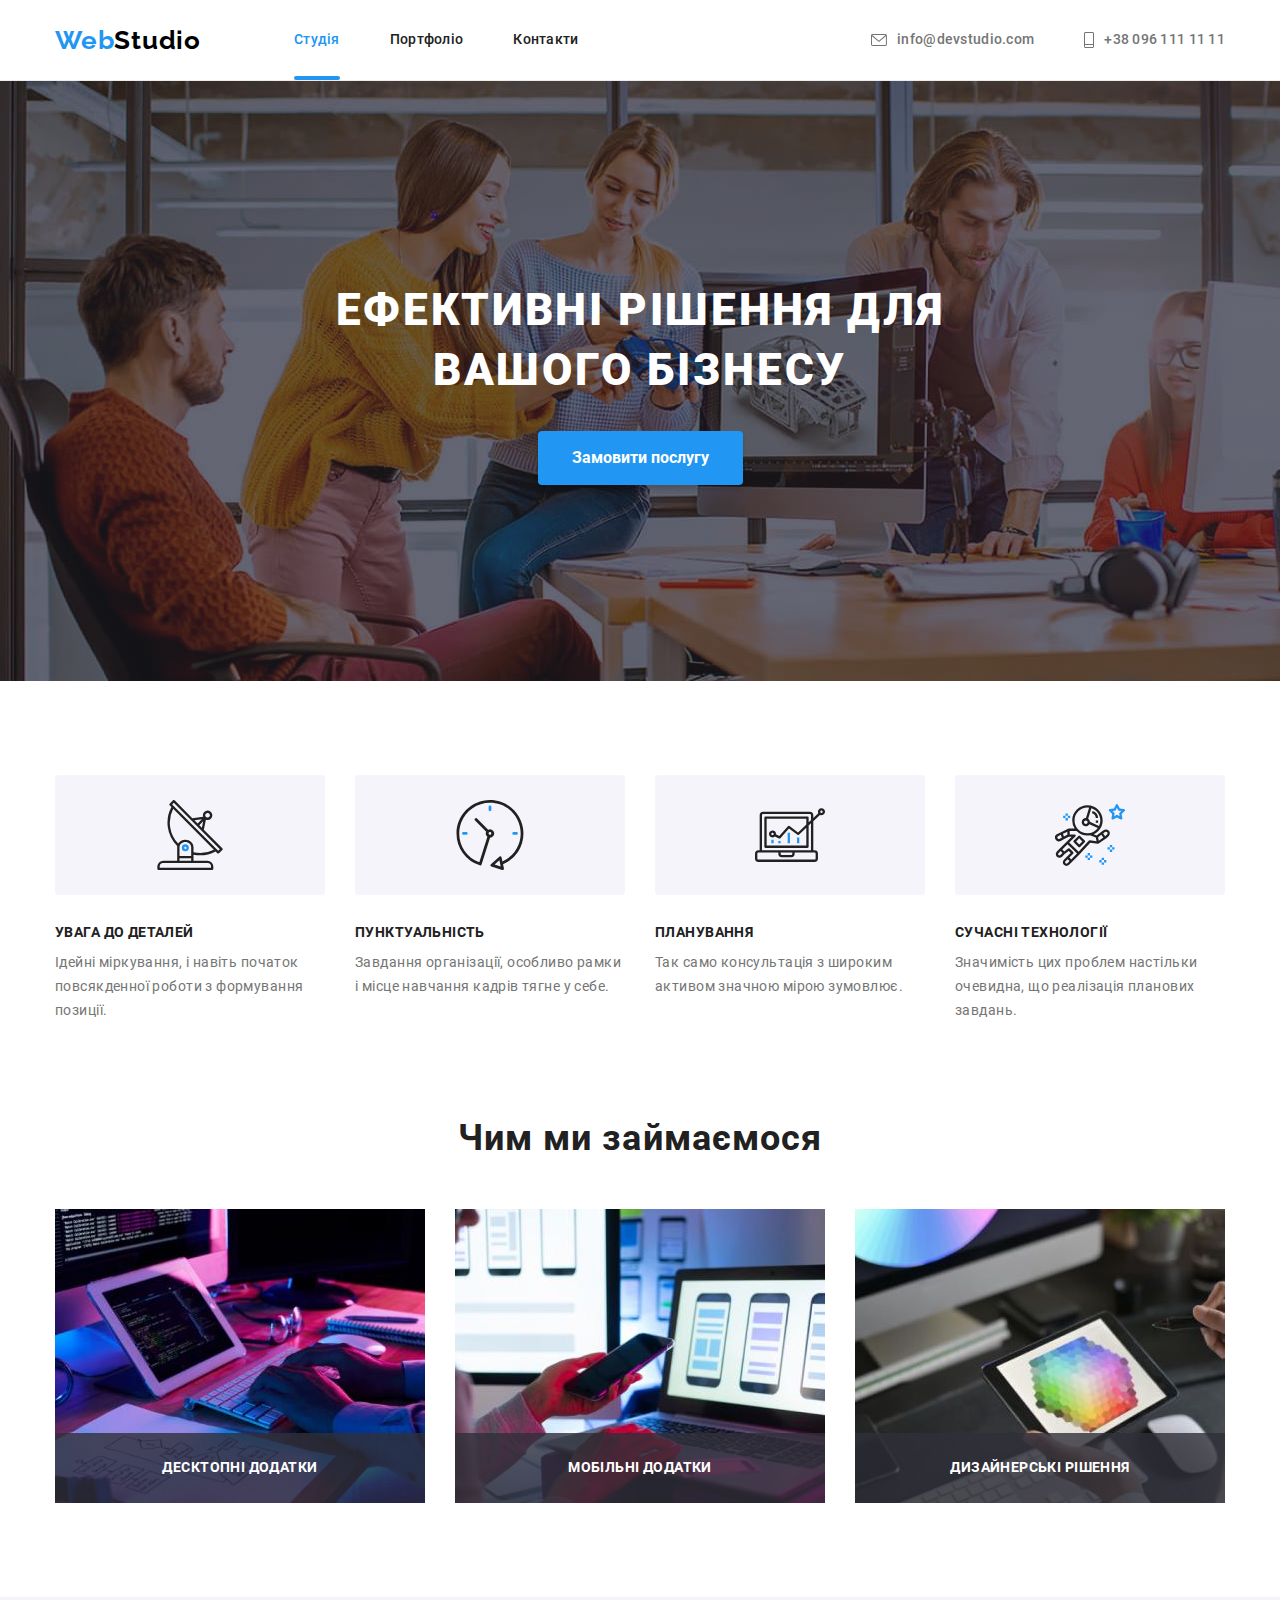
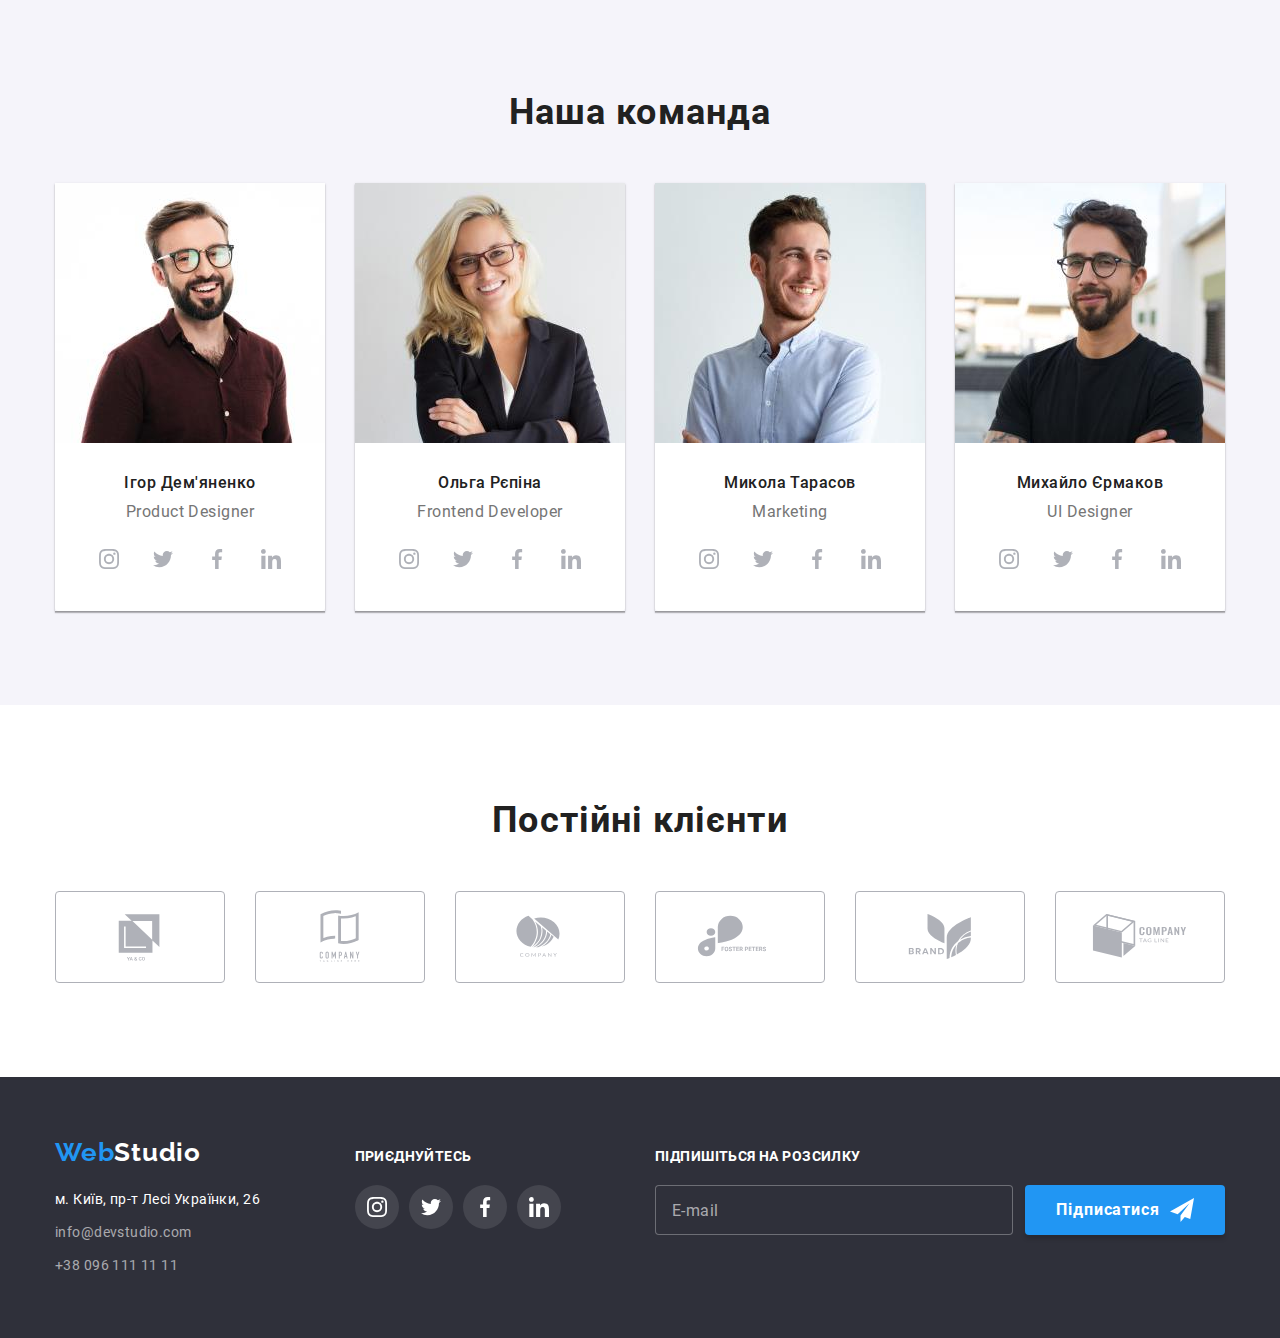
==== index.html @ 109c91e8 "Використовує адаптивну верстку" ====
<!DOCTYPE html>
<html lang="uk">
  <head>
    <meta charset="UTF-8" />
    <meta http-equiv="X-UA-Compatible" content="IE=edge" />
    <meta name="viewport" content="width=device-width, initial-scale=1.0" />
    <title>Студія</title>

    <!--  Шрифти підключені локально - main.scss

     <link rel="preconnect" href="https://fonts.googleapis.com" />
    <link rel="preconnect" href="https://fonts.gstatic.com" crossorigin />
    <link
      href="https://fonts.googleapis.com/css2?family=Raleway:wght@700&family=Roboto:wght@400;500;700;900&display=swap"
      rel="stylesheet"
    />
    -->

    <!--Нормалайз підключений локально - main.scss

    <link
      rel="stylesheet"
      href="https://cdnjs.cloudflare.com/ajax/libs/modern-normalize/1.1.0/modern-normalize.min.css"
    />
    -->
    <link rel="stylesheet" href="./css/main.min.css" />
  </head>
  <body>
    <header>
      <div class="container header-list">
        <nav class="header-list__nav">
          <a href="./index.html" class="logo"
            >Web<span class="logo logo__part--black">Studio</span></a
          >
          <ul class="header-list__menu">
            <li>
              <a
                href="./index.html"
                class="header-list__item header-list__item--current"
                >Студія</a
              >
            </li>
            <li>
              <a href="./portfolio.html" class="header-list__item">Портфоліо</a>
            </li>
            <li>
              <a href="#" class="header-list__item">Контакти</a>
            </li>
          </ul>
        </nav>
        <ul class="header-list__address">
          <li>
            <a href="mailto:info@devstudio.com" class="header-list__contact">
              <svg width="16px" height="12px" class="header-list__icon">
                <use href="./images/icons.svg#icon-envelope"></use>
              </svg>
              info@devstudio.com
            </a>
          </li>
          <li>
            <a href="tel:+380961111111" class="header-list__contact">
              <svg width="10px" height="16px" class="header-list__icon">
                <use href="./images/icons.svg#icon-mobile"></use>
              </svg>
              +38 096 111 11 11</a
            >
          </li>
        </ul>
        <div class="header-list__burger js-open-menu">
          <svg width="24px" height="16px">
            <use href="./images/icons.svg#icon-burger"></use>
          </svg>
        </div>
      </div>
    </header>
    <main>
      <section class="hero">
        <div class="container">
          <h1 class="hero__title">Ефективні рішення для вашого бізнесу</h1>
          <button type="button" class="hero__button" data-modal-open>
            Замовити послугу
          </button>
          <div class="backdrop is-hidden" data-modal>
            <div class="modal">
              <div class="modal__close-button" data-modal-close>
                <svg width="11px" height="11px">
                  <use href="./images/icons.svg#icon-close-cross"></use>
                </svg>
              </div>
              <form>
                <p class="form-title">Залиште свої дані, ми вам передзвонимо</p>
                <div class="form-field">
                  <label class="form-field__label" for="user-name">Ім'я</label>
                  <div class="form-field__input">
                    <input
                      class="form-field__style"
                      type="text"
                      id="user-name"
                      name="name"
                    />
                    <svg class="form-field__icon" width="12px" height="12px">
                      <use href="./images/icons.svg#icon-person"></use>
                    </svg>
                  </div>
                </div>
                <div class="form-field">
                  <label class="form-field__label" for="user-tel"
                    >Телефон</label
                  >
                  <div class="form-field__input">
                    <input
                      class="form-field__style"
                      type="tel"
                      id="user-tel"
                      name="tel"
                    />
                    <svg class="form-field__icon" width="13px" height="13px">
                      <use href="./images/icons.svg#icon-telephone"></use>
                    </svg>
                  </div>
                </div>
                <div class="form-field">
                  <label class="form-field__label" for="user-email"
                    >Пошта</label
                  >
                  <div class="form-field__input">
                    <input
                      class="form-field__style"
                      type="email"
                      id="user-email"
                      name="email"
                    />
                    <svg class="form-field__icon" width="15px" height="12px">
                      <use href="./images/icons.svg#icon-envelope-2"></use>
                    </svg>
                  </div>
                </div>
                <div class="form-field-area">
                  <label class="form-field-area__label" for="feedback"
                    >Коментар</label
                  >
                  <textarea
                    class="form-field-area__style"
                    id="feedback"
                    placeholder="Введіть текст"
                    name="user-text"
                  ></textarea>
                </div>
                <label class="checkbox-label">
                  <input
                    class="checkbox-label__input"
                    type="checkbox"
                    name="confirm-box"
                  />
                  <span class="checkbox-label__icon"></span>
                  Погоджуюся з розсилкою та приймаю
                  <a href="#" class="checkbox-label__terms">Умови договору</a>
                </label>
                <button type="Submit" class="form-button">Відправити</button>
              </form>
            </div>
          </div>
        </div>
      </section>
      <section class="advant">
        <div class="container">
          <h2 class="visually-hidden">Особливості</h2>
          <ul class="advant__items">
            <li>
              <div class="advant__card">
                <svg width="70px" height="70px">
                  <use href="./images/icons.svg#icon-antenna"></use>
                </svg>
              </div>
              <h3 class="advant__title">Увага до деталей</h3>
              <p class="advant__description">
                Ідейні міркування, і навіть початок повсякденної роботи з
                формування позиції.
              </p>
            </li>
            <li>
              <div class="advant__card">
                <svg width="70px" height="70px">
                  <use href="./images/icons.svg#icon-clock"></use>
                </svg>
              </div>
              <h3 class="advant__title">Пунктуальність</h3>
              <p class="advant__description">
                Завдання організації, особливо рамки і місце навчання кадрів
                тягне у себе.
              </p>
            </li>
            <li>
              <div class="advant__card">
                <svg width="70px" height="70px">
                  <use href="./images/icons.svg#icon-diagram"></use>
                </svg>
              </div>
              <h3 class="advant__title">Планування</h3>
              <p class="advant__description">
                Так само консультація з широким активом значною мірою зумовлює.
              </p>
            </li>
            <li>
              <div class="advant__card">
                <svg width="70px" height="70px">
                  <use href="./images/icons.svg#icon-astronaut"></use>
                </svg>
              </div>
              <h3 class="advant__title">Сучасні технології</h3>
              <p class="advant__description">
                Значимість цих проблем настільки очевидна, що реалізація
                планових завдань.
              </p>
            </li>
          </ul>
        </div>
      </section>
      <section class="section section--switch">
        <div class="container">
          <h2 class="section-title">Чим ми займаємося</h2>
          <ul class="services">
            <li>
              <div class="services__card">
                <img
                  srcset="./images/img-1.jpg 1x, ./images/img-1@2x.jpg 2x"
                  src="./images/img-1.jpg"
                  alt="Руки на клавіатурі кодують алгоритм"
                  width="370"
                  height="294"
                />
                <div class="services__plate">
                  <p class="services__name">Десктопні додатки</p>
                </div>
              </div>
            </li>
            <li>
              <div class="services__card">
                <img
                  srcset="./images/img-2.jpg 1x, ./images/img-2@2x.jpg 2x"
                  src="./images/img-2.jpg"
                  alt="Смартфон та ноутбук"
                  width="370"
                  height="294"
                />
                <div class="services__plate">
                  <p class="services__name">Мобільні додатки</p>
                </div>
              </div>
            </li>
            <li>
              <div class="services__card">
                <img
                  srcset="./images/img-3.jpg 1x, ./images/img-3@2x.jpg 2x"
                  src="./images/img-3.jpg"
                  alt="Планшет у руках"
                  width="370"
                  height="294"
                />
                <div class="services__plate">
                  <p class="services__name">Дизайнерські рішення</p>
                </div>
              </div>
            </li>
          </ul>
        </div>
      </section>
      <section class="section team">
        <div class="container">
          <h2 class="section-title">Наша команда</h2>
          <ul class="team__list">
            <li class="team__card">
              <picture>
                <source
                  srcset="./images/igor480.jpg 1x, ./images/igor480@2x.jpg 2x"
                  media="(max-width:768px)"
                />
                <source
                  srcset="./images/igor768.jpg 1x, ./images/igor768@2x.jpg 2x"
                  media="((min-width:769px) and (max-width:1200px))"
                />
                <source
                  srcset="./images/igor1200.jpg 1x, ./images/igor1200@2x.jpg 2x"
                  media="(min-width:1201px)"
                />
                <img src="./images/igor1200.jpg" alt="Чоловік в окулярах" />
              </picture>
              <div class="team__business">
                <h3 class="team__member">Ігор Дем'яненко</h3>
                <p lang="en" class="team__position">Product Designer</p>

                <ul class="social">
                  <li>
                    <a class="social__link" href="#">
                      <svg width="20px" height="20px">
                        <use href="./images/icons.svg#icon-instagram"></use>
                      </svg>
                    </a>
                  </li>
                  <li>
                    <a class="social__link" href="#">
                      <svg width="20px" height="20px">
                        <use href="./images/icons.svg#icon-twitter"></use>
                      </svg>
                    </a>
                  </li>
                  <li>
                    <a class="social__link" href="#">
                      <svg width="20px" height="20px">
                        <use href="./images/icons.svg#icon-facebook"></use>
                      </svg>
                    </a>
                  </li>
                  <li>
                    <a class="social__link" href="#">
                      <svg width="20px" height="20px">
                        <use href="./images/icons.svg#icon-linkedin"></use>
                      </svg>
                    </a>
                  </li>
                </ul>
              </div>
            </li>
            <li class="team__card">
              <picture>
                <source
                  srcset="./images/olga480.jpg 1x, ./images/olga480@2x.jpg 2x"
                  media="(max-width:768px)"
                />
                <source
                  srcset="./images/olga768.jpg 1x, ./images/olga768@2x.jpg 2x"
                  media="((min-width:769px) and (max-width:1200px))"
                />
                <source
                  srcset="./images/olga1200.jpg 1x, ./images/olga1200@2x.jpg 2x"
                  media="(min-width:1201px)"
                />
                <img src="./images/olga1200.jpg" alt="Жінка в окулярах" />
              </picture>
              <div class="team__business">
                <h3 class="team__member">Ольга Рєпіна</h3>
                <p lang="en" class="team__position">Frontend Developer</p>
                <ul class="social">
                  <li>
                    <a class="social__link" href="#">
                      <svg width="20px" height="20px">
                        <use href="./images/icons.svg#icon-instagram"></use>
                      </svg>
                    </a>
                  </li>
                  <li>
                    <a class="social__link" href="#">
                      <svg width="20px" height="20px">
                        <use href="./images/icons.svg#icon-twitter"></use>
                      </svg>
                    </a>
                  </li>
                  <li>
                    <a class="social__link" href="#">
                      <svg width="20px" height="20px">
                        <use href="./images/icons.svg#icon-facebook"></use>
                      </svg>
                    </a>
                  </li>
                  <li>
                    <a class="social__link" href="#">
                      <svg width="20px" height="20px">
                        <use href="./images/icons.svg#icon-linkedin"></use>
                      </svg>
                    </a>
                  </li>
                </ul>
              </div>
            </li>
            <li class="team__card">
              <picture>
                <source
                  srcset="
                    ./images/mykola480.jpg    1x,
                    ./images/mykola480@2x.jpg 2x
                  "
                  media="(max-width:768px)"
                />
                <source
                  srcset="
                    ./images/mykola768.jpg    1x,
                    ./images/mykola768@2x.jpg 2x
                  "
                  media="((min-width:769px) and (max-width:1200px))"
                />
                <source
                  srcset="
                    ./images/mykola1200.jpg    1x,
                    ./images/mykola1200@2x.jpg 2x
                  "
                  media="(min-width:1201px)"
                />
                <img src="./images/mykola1200.jpg" alt="Чоловік усміхається" />
              </picture>
              <div class="team__business">
                <h3 class="team__member">Микола Тарасов</h3>
                <p lang="en" class="team__position">Marketing</p>
                <ul class="social">
                  <li>
                    <a class="social__link" href="#">
                      <svg width="20px" height="20px">
                        <use href="./images/icons.svg#icon-instagram"></use>
                      </svg>
                    </a>
                  </li>
                  <li>
                    <a class="social__link" href="#">
                      <svg width="20px" height="20px">
                        <use href="./images/icons.svg#icon-twitter"></use>
                      </svg>
                    </a>
                  </li>
                  <li>
                    <a class="social__link" href="#">
                      <svg width="20px" height="20px">
                        <use href="./images/icons.svg#icon-facebook"></use>
                      </svg>
                    </a>
                  </li>
                  <li>
                    <a class="social__link" href="#">
                      <svg width="20px" height="20px">
                        <use href="./images/icons.svg#icon-linkedin"></use>
                      </svg>
                    </a>
                  </li>
                </ul>
              </div>
            </li>
            <li class="team__card">
              <picture>
                <source
                  srcset="
                    ./images/mykhaylo480.jpg    1x,
                    ./images/mykhaylo480@2x.jpg 2x
                  "
                  media="(max-width:768px)"
                />
                <source
                  srcset="
                    ./images/mykhaylo768.jpg    1x,
                    ./images/mykhaylo768@2x.jpg 2x
                  "
                  media="((min-width:769px) and (max-width:1200px))"
                />
                <source
                  srcset="
                    ./images/mykhaylo1200.jpg    1x,
                    ./images/mykhaylo1200@2x.jpg 2x
                  "
                  media="(min-width:1201px)"
                />
                <img src="./images/mykhaylo1200.jpg" alt="Чоловік в окулярах" />
              </picture>
              <div class="team__business">
                <h3 class="team__member">Михайло Єрмаков</h3>
                <p lang="en" class="team__position">UI Designer</p>
                <ul class="social">
                  <li>
                    <a class="social__link" href="#">
                      <svg width="20px" height="20px">
                        <use href="./images/icons.svg#icon-instagram"></use>
                      </svg>
                    </a>
                  </li>
                  <li>
                    <a class="social__link" href="#">
                      <svg width="20px" height="20px">
                        <use href="./images/icons.svg#icon-twitter"></use>
                      </svg>
                    </a>
                  </li>
                  <li>
                    <a class="social__link" href="#">
                      <svg width="20px" height="20px">
                        <use href="./images/icons.svg#icon-facebook"></use>
                      </svg>
                    </a>
                  </li>
                  <li>
                    <a class="social__link" href="#">
                      <svg width="20px" height="20px">
                        <use href="./images/icons.svg#icon-linkedin"></use>
                      </svg>
                    </a>
                  </li>
                </ul>
              </div>
            </li>
          </ul>
        </div>
      </section>
      <section class="section">
        <div class="container">
          <h2 class="section-title">Постійні клієнти</h2>
          <ul class="clients">
            <li>
              <a class="clients__card" href="#">
                <svg width="106px" height="60px">
                  <use href="./images/icons.svg#icon-logo-1"></use>
                </svg>
              </a>
            </li>
            <li>
              <a class="clients__card" href="#">
                <svg width="106px" height="60px">
                  <use href="./images/icons.svg#icon-logo-2"></use>
                </svg>
              </a>
            </li>
            <li>
              <a class="clients__card" href="#">
                <svg width="106px" height="60px">
                  <use href="./images/icons.svg#icon-logo-3"></use>
                </svg>
              </a>
            </li>
            <li>
              <a class="clients__card" href="#">
                <svg width="106px" height="60px">
                  <use href="./images/icons.svg#icon-logo-4"></use>
                </svg>
              </a>
            </li>
            <li>
              <a class="clients__card" href="#">
                <svg width="106px" height="60px">
                  <use href="./images/icons.svg#icon-logo-5"></use>
                </svg>
              </a>
            </li>
            <li>
              <a class="clients__card" href="#">
                <svg width="106px" height="60px">
                  <use href="./images/icons.svg#icon-logo-6"></use>
                </svg>
              </a>
            </li>
          </ul>
        </div>
      </section>
    </main>
    <footer>
      <div class="container footer-group">
        <div class="footer-group__address-block">
          <div class="footer-group__logo">
            <a href="./index.html" class="logo"
              >Web<span class="logo logo__part--white">Studio</span></a
            >
          </div>
          <address>
            <ul>
              <li class="address-items">
                <a
                  href="https://goo.gl/maps/CPtrU1FHBa2aNyZL9"
                  target="_blank"
                  rel="noopener noreferrer nofollow"
                  class="address-items__studio"
                  >м. Київ, пр-т Лесі Українки, 26
                </a>
              </li>
              <li class="address-items">
                <a
                  href="mailto:info@devstudio.com"
                  class="address-items__contact"
                  >info@devstudio.com</a
                >
              </li>
              <li class="address-items address-items--nomargin">
                <a href="tel:+380961111111" class="address-items__contact"
                  >+38 096 111 11 11</a
                >
              </li>
            </ul>
          </address>
        </div>
        <div class="footer-group__social-block">
          <p class="footer-group__title">Приєднуйтесь</p>
          <ul class="footer-group__social">
            <li>
              <a class="footer-group__link" href="#">
                <svg width="20px" height="20px">
                  <use href="./images/icons.svg#icon-instagram"></use>
                </svg>
              </a>
            </li>
            <li>
              <a class="footer-group__link" href="#">
                <svg width="20px" height="20px">
                  <use href="./images/icons.svg#icon-twitter"></use>
                </svg>
              </a>
            </li>
            <li>
              <a class="footer-group__link" href="#">
                <svg width="20px" height="20px">
                  <use href="./images/icons.svg#icon-facebook"></use>
                </svg>
              </a>
            </li>
            <li>
              <a class="footer-group__link" href="#">
                <svg width="20px" height="20px">
                  <use href="./images/icons.svg#icon-linkedin"></use>
                </svg>
              </a>
            </li>
          </ul>
        </div>
        <div>
          <p class="footer-group__title">Підпишіться на розсилку</p>
          <form class="footer-group__subscribe">
            <label for="client-mail" class="visually-hidden">E-mail</label>
            <input
              type="email"
              name="client-mail"
              id="client-mail"
              placeholder="E-mail"
            />
            <button type="submit">
              Підписатися
              <svg width="24px" height="24px">
                <use href="./images/icons.svg#icon-send"></use>
              </svg>
            </button>
          </form>
        </div>
      </div>
    </footer>

    <!--Мобільне меню -->
    <div class="mobile-menu js-menu-container">
      <button type="button" class="mobile-menu__close-button js-close-menu">
        <svg width="18.67px" height="18.67px">
          <use href="./images/icons.svg#icon-close-cross"></use>
        </svg>
      </button>
      <nav>
        <ul class="mobile-menu__list">
          <li>
            <a
              href="./index.html"
              class="mobile-menu__item mobile-menu__item--current"
              >Студія</a
            >
          </li>
          <li>
            <a href="./portfolio.html" class="mobile-menu__item">Портфоліо</a>
          </li>
          <li>
            <a href="#" class="mobile-menu__item">Контакти</a>
          </li>
        </ul>
      </nav>
      <ul class="mobile-menu__contact">
        <li>
          <a href="tel:+380961111111" class="mobile-menu__tel"
            >+38 096 111 11 11</a
          >
        </li>
        <li>
          <a href="mailto:info@devstudio.com" class="mobile-menu__mail"
            >info@devstudio.com</a
          >
        </li>
      </ul>
      <ul class="mobile-menu__social">
        <li>
          <a class="mobile-menu__link" href="#">Instagram</a>
        </li>
        <li><div class="mobile-menu__border"></div></li>
        <li>
          <a class="mobile-menu__link" href="#">Twitter</a>
        </li>
        <li><div class="mobile-menu__border"></div></li>
        <li>
          <a class="mobile-menu__link" href="#">Facebook</a>
        </li>
        <li><div class="mobile-menu__border"></div></li>
        <li>
          <a class="mobile-menu__link" href="#">Linkedin</a>
        </li>
      </ul>
    </div>
    <script src="./js/modal.js"></script>
    <script src="./js/mobile-menu.js"></script>
  </body>
</html>
---- css/main.min.css ----
/*! modern-normalize v1.1.0 | MIT License | https://github.com/sindresorhus/modern-normalize */*,::after,::before{box-sizing:border-box}html{-moz-tab-size:4;-o-tab-size:4;tab-size:4}html{line-height:1.15;-webkit-text-size-adjust:100%}body{margin:0}body{font-family:system-ui,-apple-system,"Segoe UI",Roboto,Helvetica,Arial,sans-serif,"Apple Color Emoji","Segoe UI Emoji"}hr{height:0;color:inherit}abbr[title]{-webkit-text-decoration:underline dotted;text-decoration:underline dotted}b,strong{font-weight:bolder}code,kbd,pre,samp{font-family:ui-monospace,SFMono-Regular,Consolas,"Liberation Mono",Menlo,monospace;font-size:1em}small{font-size:80%}sub,sup{font-size:75%;line-height:0;position:relative;vertical-align:baseline}sub{bottom:-0.25em}sup{top:-0.5em}table{text-indent:0;border-color:inherit}button,input,optgroup,select,textarea{font-family:inherit;font-size:100%;line-height:1.15;margin:0}button,select{text-transform:none}[type=button],[type=reset],[type=submit],button{-webkit-appearance:button}::-moz-focus-inner{border-style:none;padding:0}:-moz-focusring{outline:1px dotted ButtonText}:-moz-ui-invalid{box-shadow:none}legend{padding:0}progress{vertical-align:baseline}::-webkit-inner-spin-button,::-webkit-outer-spin-button{height:auto}[type=search]{-webkit-appearance:textfield;outline-offset:-2px}::-webkit-search-decoration{-webkit-appearance:none}::-webkit-file-upload-button{-webkit-appearance:button;font:inherit}summary{display:list-item}:root{--primary-back-color: #FFFFFF;--second-back-color: #F5F4FA;--primary-text-color: #757575;--title-text-color: #212121;--contact-text-color: #FFFFFF99;--accent-color: #2196F3;--acent-color-project: #2196F3E5;--hero-color: #2F303A;--hero-gradient: #2F303A66;--services-plate-color: #2F303ACC;--deep-black-color: #000000;--filter-button-color: #F5F4FA;--header-bottom-border-color: #ECECEC;--project-card-border-color: #EEEEEE;--social-net-color: #AFB1B8;--social-net-footer-color: #FFFFFF1A;--backdrop-color: #00000033;--mail-border-color: #FFFFFF4D;--form-comments-color: #75757580}@font-face{font-family:"Raleway";font-style:normal;font-weight:700;src:url("../fonts/raleway-v28-latin_cyrillic-700.eot");src:local(""),url("../fonts/raleway-v28-latin_cyrillic-700.eot?#iefix") format("embedded-opentype"),url("../fonts/raleway-v28-latin_cyrillic-700.woff2") format("woff2"),url("../fonts/raleway-v28-latin_cyrillic-700.woff") format("woff"),url("../fonts/raleway-v28-latin_cyrillic-700.ttf") format("truetype"),url("../fonts/raleway-v28-latin_cyrillic-700.svg#Raleway") format("svg")}@font-face{font-family:"Roboto";font-style:normal;font-weight:400;src:url("../fonts/roboto-v30-latin_cyrillic-regular.eot");src:local(""),url("../fonts/roboto-v30-latin_cyrillic-regular.eot?#iefix") format("embedded-opentype"),url("../fonts/roboto-v30-latin_cyrillic-regular.woff2") format("woff2"),url("../fonts/roboto-v30-latin_cyrillic-regular.woff") format("woff"),url("../fonts/roboto-v30-latin_cyrillic-regular.ttf") format("truetype"),url("../fonts/roboto-v30-latin_cyrillic-regular.svg#Roboto") format("svg")}@font-face{font-family:"Roboto";font-style:normal;font-weight:500;src:url("../fonts/roboto-v30-latin_cyrillic-500.eot");src:local(""),url("../fonts/roboto-v30-latin_cyrillic-500.eot?#iefix") format("embedded-opentype"),url("../fonts/roboto-v30-latin_cyrillic-500.woff2") format("woff2"),url("../fonts/roboto-v30-latin_cyrillic-500.woff") format("woff"),url("../fonts/roboto-v30-latin_cyrillic-500.ttf") format("truetype"),url("../fonts/roboto-v30-latin_cyrillic-500.svg#Roboto") format("svg")}@font-face{font-family:"Roboto";font-style:normal;font-weight:700;src:url("../fonts/roboto-v30-latin_cyrillic-700.eot");src:local(""),url("../fonts/roboto-v30-latin_cyrillic-700.eot?#iefix") format("embedded-opentype"),url("../fonts/roboto-v30-latin_cyrillic-700.woff2") format("woff2"),url("../fonts/roboto-v30-latin_cyrillic-700.woff") format("woff"),url("../fonts/roboto-v30-latin_cyrillic-700.ttf") format("truetype"),url("../fonts/roboto-v30-latin_cyrillic-700.svg#Roboto") format("svg")}@font-face{font-family:"Roboto";font-style:normal;font-weight:900;src:url("../fonts/roboto-v30-latin_cyrillic-900.eot");src:local(""),url("../fonts/roboto-v30-latin_cyrillic-900.eot?#iefix") format("embedded-opentype"),url("../fonts/roboto-v30-latin_cyrillic-900.woff2") format("woff2"),url("../fonts/roboto-v30-latin_cyrillic-900.woff") format("woff"),url("../fonts/roboto-v30-latin_cyrillic-900.ttf") format("truetype"),url("../fonts/roboto-v30-latin_cyrillic-900.svg#Roboto") format("svg")}.visually-hidden{position:absolute;white-space:nowrap;width:1px;height:1px;overflow:hidden;border:0;padding:0;clip:rect(0 0 0 0);-webkit-clip-path:inset(50%);clip-path:inset(50%);margin:-1px}img{display:block;max-width:100%;height:auto}ul{list-style:none}button{cursor:pointer}.section{padding:60px 0}@media screen and (min-width: 1200px){.section{padding:94px 0}}.container{width:100%;margin:0 auto;padding:0 15px}@media screen and (min-width: 480px){.container{width:480px}}@media screen and (min-width: 768px){.container{width:768px}}@media screen and (min-width: 1200px){.container{width:1200px}}h1,h2,h3,h4,h5,h6,p,ul{margin:0;padding:0}body{color:var(--primary-text-color);background-color:var(--primary-back-color);font-family:Roboto,sans-serif}.logo{color:var(--accent-color);font-family:Raleway;font-weight:700;font-size:24px;line-height:1.17;letter-spacing:.03em;text-decoration:none}@media screen and (min-width: 1200px){.logo{font-size:26px;line-height:1.19}}.logo__part--black{color:var(--deep-black-color)}.logo__part--white{color:var(--primary-back-color)}header{border-bottom:1px solid var(--header-bottom-border-color)}.header-list{display:flex;justify-content:space-between}.header-list__nav{display:flex;align-items:center}.header-list__menu{display:none;gap:50px;margin-left:93px}@media screen and (min-width: 768px){.header-list__menu{display:flex}}.header-list__address{display:none}@media screen and (min-width: 768px){.header-list__address{display:flex;flex-wrap:wrap;flex-direction:column;gap:10px;justify-content:center}}@media screen and (min-width: 1200px){.header-list__address{flex-direction:row;gap:50px}}.header-list__item{display:block;position:relative;font-weight:500;font-size:14px;line-height:1.14;letter-spacing:.02em;text-decoration:none;padding:32px 0;color:var(--title-text-color);transition:color 250ms cubic-bezier(0.4, 0, 0.2, 1)}.header-list__item:hover,.header-list__item:focus{color:var(--accent-color)}.header-list__item--current{color:var(--accent-color)}.header-list__item--current::after{display:block;width:100%;height:4px;border-radius:2px;content:"";position:absolute;left:0;bottom:0;background:currentColor}.header-list__icon{display:flex;margin-right:10px;align-items:center;justify-content:center}@media screen and (min-width: 768px){.header-list__contact{display:flex;font-weight:500;font-size:12px;line-height:1.17;letter-spacing:.02em;text-decoration:none;padding:0 0;color:var(--primary-text-color);align-items:center;fill:var(--primary-text-color);transition:color 250ms,fill 250ms cubic-bezier(0.4, 0, 0.2, 1)}}@media screen and (min-width: 1200px){.header-list__contact{font-size:14px;line-height:1.14;padding:32px 0}}.header-list__contact:hover,.header-list__contact:focus{color:var(--accent-color);fill:currentColor}.header-list__burger{display:flex;align-items:center;justify-content:center;padding-top:22px;padding-bottom:22px;padding-right:8px}@media screen and (min-width: 768px){.header-list__burger{display:none}}.hero{background-color:var(--hero-color);text-align:center;padding-top:118px;padding-bottom:118px;background-image:linear-gradient(to right, var(--hero-gradient), var(--hero-gradient)),url("../images/hero-team480.jpg");max-width:480px;height:400px;margin-left:auto;margin-right:auto;background-size:cover}@media(min-device-pixel-ratio: 2),(-webkit-min-device-pixel-ratio: 2),(min-resolution: 192dpi),(min-resolution: 2dppx){.hero{background-image:linear-gradient(to right, var(--hero-gradient), var(--hero-gradient)),url("../images/hero-team480@2x.jpg")}}@media screen and (min-width: 768px){.hero{max-width:768px;height:400px;background-image:linear-gradient(to right, var(--hero-gradient), var(--hero-gradient)),url("../images/hero-team768.jpg")}}@media screen and (min-width: 768px)and (min-device-pixel-ratio: 2),screen and (min-width: 768px)and (-webkit-min-device-pixel-ratio: 2),screen and (min-width: 768px)and (min-resolution: 192dpi),screen and (min-width: 768px)and (min-resolution: 2dppx){.hero{background-image:linear-gradient(to right, var(--hero-gradient), var(--hero-gradient)),url("../images/hero-team768@2x.jpg")}}@media screen and (min-width: 1200px){.hero{max-width:1600px;height:600px;padding-top:200px;padding-bottom:200px;background-image:linear-gradient(to right, var(--hero-gradient), var(--hero-gradient)),url("../images/hero-team.jpg")}}@media screen and (min-width: 1200px)and (min-device-pixel-ratio: 2),screen and (min-width: 1200px)and (-webkit-min-device-pixel-ratio: 2),screen and (min-width: 1200px)and (min-resolution: 192dpi),screen and (min-width: 1200px)and (min-resolution: 2dppx){.hero{background-image:linear-gradient(to right, var(--hero-gradient), var(--hero-gradient)),url("../images/hero-team@2x.jpg")}}.hero__title{font-weight:900;font-size:26px;line-height:1.62;letter-spacing:.06em;text-transform:uppercase;color:var(--primary-back-color);max-width:360px;margin:0 auto 30px}@media screen and (min-width: 1200px){.hero__title{font-size:44px;line-height:1.36;letter-spacing:.06em;max-width:696px}}.hero__button{font-family:inherit;background:var(--accent-color);color:var(--primary-back-color);font-weight:700;font-size:16px;line-height:1.87;padding:10px 24px;border-radius:4px;border-color:rgba(0,0,0,0);box-shadow:0px 4px 4px rgba(0,0,0,.15)}@media screen and (min-width: 1200px){.hero__button{padding:10px 32px}}.backdrop{position:fixed;width:100%;height:100%;top:0;left:0;background-color:var(--backdrop-color);opacity:1;visibility:visible;transition:visibility 250ms,opacity 250ms cubic-bezier(0.4, 0, 0.2, 1)}.backdrop.is-hidden{visibility:hidden;opacity:0;pointer-events:none}.backdrop.is-hidden .modal{transform:translate(-50%, -50%) scale(0.9)}.modal{position:absolute;width:450px;height:609px;border-radius:4px;top:50%;left:50%;background-color:var(--primary-back-color);box-shadow:0px 1px 3px rgba(0,0,0,.12),0px 1px 1px rgba(0,0,0,.14),0px 2px 1px rgba(0,0,0,.2);transform:translate(-50%, -50%) scale(1);transition:transform 250ms cubic-bezier(0.4, 0, 0.2, 1);padding:40px 40px}@media screen and (min-width: 1200px){.modal{width:528px;height:581px}}.modal__close-button{display:flex;position:absolute;top:8px;right:8px;width:30px;height:30px;border:1px solid rgba(0,0,0,.1);border-radius:50%;justify-content:center;align-items:center;background:var(--primary-back-color);fill:var(--deep-black-color);transition:fill 250ms cubic-bezier(0.4, 0, 0.2, 1)}.modal__close-button:hover{fill:var(--accent-color);cursor:pointer}.form-title{font-family:"Roboto";font-weight:700;font-size:20px;line-height:1.5;letter-spacing:.03em;color:var(--title-text-color);margin-bottom:12px}@media screen and (min-width: 1200px){.form-title{line-height:1.15}}.form-field{display:flex;flex-direction:column;margin-bottom:10px;text-align:left}.form-field__label{font-weight:400;font-size:12px;line-height:1.17;letter-spacing:.01em;color:var(--primary-text-color);margin-bottom:4px}.form-field__input{position:relative}.form-field__input:focus-within .form-field__icon{fill:var(--accent-color)}.form-field__style{height:40px;width:100%;border:1px solid rgba(33,33,33,.2);border-radius:4px;padding:0px 32px;outline:none;transition:border-color 250ms cubic-bezier(0.4, 0, 0.2, 1)}.form-field__style:focus{border-color:var(--accent-color)}.form-field__icon{position:absolute;top:50%;transform:translateY(-50%);left:15px;transition:fill 250ms cubic-bezier(0.4, 0, 0.2, 1)}.form-field-area{display:flex;flex-direction:column;margin-bottom:20px;text-align:left}.form-field-area:focus-within .form-field-area__style::-moz-placeholder{color:var(--accent-color)}.form-field-area:focus-within .form-field-area__style:-ms-input-placeholder{color:var(--accent-color)}.form-field-area:focus-within .form-field-area__style::placeholder{color:var(--accent-color)}.form-field-area__label{font-weight:400;font-size:12px;line-height:1.17;letter-spacing:.01em;color:var(--primary-text-color);margin-bottom:4px}.form-field-area__style{height:120px;width:100%;border:1px solid rgba(33,33,33,.2);border-radius:4px;padding:12px 16px;resize:none;outline:none;transition:border-color 250ms cubic-bezier(0.4, 0, 0.2, 1)}.form-field-area__style::-moz-placeholder{font-weight:400;font-size:12px;line-height:1.17;letter-spacing:.01em;color:var(--form-comments-color);-moz-transition:color 250ms cubic-bezier(0.4, 0, 0.2, 1);transition:color 250ms cubic-bezier(0.4, 0, 0.2, 1)}.form-field-area__style:-ms-input-placeholder{font-weight:400;font-size:12px;line-height:1.17;letter-spacing:.01em;color:var(--form-comments-color);-ms-transition:color 250ms cubic-bezier(0.4, 0, 0.2, 1);transition:color 250ms cubic-bezier(0.4, 0, 0.2, 1)}.form-field-area__style::placeholder{font-weight:400;font-size:12px;line-height:1.17;letter-spacing:.01em;color:var(--form-comments-color);transition:color 250ms cubic-bezier(0.4, 0, 0.2, 1)}.form-field-area__style:focus{border-color:var(--accent-color)}.checkbox-label{display:flex;align-items:center;justify-content:center;gap:7px;margin-bottom:30px;font-weight:400;font-size:12px;line-height:1.17;letter-spacing:.03em;color:var(--primary-text-color)}@media screen and (min-width: 1200px){.checkbox-label{font-size:14px;line-height:1.71}}.checkbox-label__input{-webkit-appearance:none;-moz-appearance:none;appearance:none}.checkbox-label__input:checked+.checkbox-label__icon{background-color:var(--accent-color);background-image:url("../images/check.svg");background-size:contain;border-color:var(--accent-color);background-position:center;background-repeat:no-repeat}.checkbox-label__icon{display:inline-block;width:16px;height:15px;border:2px solid #212121;border-radius:2px;transition:background-color 250ms,border-color 250ms cubic-bezier(0.4, 0, 0.2, 1)}.checkbox-label__terms{font-weight:400;font-size:12px;line-height:1.17;letter-spacing:.03em;color:var(--accent-color)}@media screen and (min-width: 1200px){.checkbox-label__terms{font-size:14px;line-height:1.71}}.form-button{font-family:Roboto;background:var(--accent-color);color:var(--primary-back-color);border-color:rgba(0,0,0,0);font-weight:700;font-size:16px;line-height:1.8;letter-spacing:.06em;box-shadow:0px 4px 4px rgba(0,0,0,.15);border-radius:4px;padding:9px 52px}.advant{padding:60px 0px}@media screen and (min-width: 1200px){.advant{padding:94px 0 0 0}}.advant__items{display:flex;flex-direction:column;gap:30px;padding:0 0}@media screen and (min-width: 768px){.advant__items{display:flex;flex-direction:row;flex-wrap:wrap}}.advant__card{display:flex;background-color:var(--filter-button-color);width:450px;height:120px;margin-bottom:30px;border-radius:4px;align-items:center;justify-content:center}@media screen and (min-width: 768px){.advant__card{width:354px}}@media screen and (min-width: 1200px){.advant__card{width:270px}}.advant__title{font-weight:700;font-size:14px;line-height:1.14;letter-spacing:.03em;text-transform:uppercase;color:var(--title-text-color);margin-bottom:10px;text-align:center}@media screen and (min-width: 768px){.advant__title{text-align:left}}.advant__description{font-size:14px;line-height:1.71;letter-spacing:.03em;width:450px}@media screen and (min-width: 768px){.advant__description{width:354px}}@media screen and (min-width: 1200px){.advant__description{width:270px}}.section--switch{display:none}@media screen and (min-width: 1200px){.section--switch{display:block}}.section-title{font-weight:700;font-size:28px;line-height:1.17;letter-spacing:.03em;color:var(--title-text-color);margin-bottom:30px;text-align:center}@media screen and (min-width: 1200px){.section-title{font-size:36px;line-height:1.17;margin-bottom:50px}}.services{padding:0 0;display:flex;gap:30px}.services__card{position:relative;z-index:-1}.services__plate{display:flex;position:absolute;width:100%;height:70px;bottom:0;justify-content:center;align-items:center;background-color:var(--services-plate-color)}.services__name{font-weight:700;font-size:14px;line-height:1.14;letter-spacing:.03em;text-transform:uppercase;color:var(--primary-back-color)}.team{background-color:var(--second-back-color)}.team__list{display:flex;gap:30px;padding:0 0;flex-direction:column}@media screen and (min-width: 768px){.team__list{flex-direction:row;flex-wrap:wrap;flex-basis:50%}}.team__card{box-shadow:0px 1px 3px rgba(0,0,0,.12),0px 1px 1px rgba(0,0,0,.14),0px 2px 1px rgba(0,0,0,.2)}.team__business{background:var(--primary-back-color);padding-top:30px;padding-bottom:30px;border-radius:0px 0px 4px 4px}.team__member{font-weight:500;font-size:16px;line-height:1.19;letter-spacing:.03em;color:var(--title-text-color);text-align:center;margin-bottom:10px}.team__position{font-size:16px;line-height:1.19;letter-spacing:.03em;text-align:center;margin-bottom:16px}.social{display:flex;gap:10px;justify-content:center}.social__link{display:flex;width:44px;height:44px;border-radius:50%;justify-content:center;align-items:center;fill:var(--social-net-color);transition:fill 250ms,background-color 250ms cubic-bezier(0.4, 0, 0.2, 1)}.social__link:hover,.social__link:focus{fill:var(--primary-back-color);background-color:var(--accent-color)}.clients{display:flex;fill:var(--social-net-color);gap:30px;justify-content:center;flex-wrap:wrap;flex-basis:50%}@media screen and (min-width: 768px){.clients{flex-basis:33.33333%}}@media screen and (min-width: 1200px){.clients{flex-basis:16.6666666667%}}.clients__card{display:flex;width:210px;height:92px;justify-content:center;align-items:center;border:1px solid var(--social-net-color);fill:var(--social-net-color);border-radius:4px;transition:fill 250ms,border-color 250ms cubic-bezier(0.4, 0, 0.2, 1)}@media screen and (min-width: 768px){.clients__card{width:226px}}@media screen and (min-width: 1200px){.clients__card{width:170px}}.clients__card:hover,.clients__card:focus{fill:var(--accent-color);border-color:var(--accent-color)}footer{background-color:var(--hero-color);padding-top:60px;padding-bottom:60px}.footer-group{display:flex;flex-direction:column;gap:60px}@media screen and (min-width: 768px){.footer-group{flex-direction:row;flex-wrap:wrap;justify-content:center;align-items:baseline}}@media screen and (min-width: 1200px){.footer-group{gap:0px;justify-content:space-between}}@media screen and (min-width: 768px){.footer-group__address-block{margin-right:52px}}@media screen and (min-width: 1200px){.footer-group__address-block{margin-right:0px}}@media screen and (min-width: 768px){.footer-group__social-block{margin-left:52px}}@media screen and (min-width: 1200px){.footer-group__social-block{margin-left:0px}}.footer-group__logo{margin-bottom:20px;text-align:center}@media screen and (min-width: 1200px){.footer-group__logo{text-align:left}}.address-items{margin-bottom:9px;text-align:center}@media screen and (min-width: 1200px){.address-items{text-align:left}}.address-items--nomargin{margin:0 0}.address-items__studio{font-size:14px;line-height:1.71;letter-spacing:.03em;text-decoration:none;font-style:normal;color:var(--primary-back-color);margin-bottom:0px;transition:color 250ms cubic-bezier(0.4, 0, 0.2, 1)}.address-items__studio:hover,.address-items__studio:focus{color:var(--accent-color)}.address-items__contact{font-size:14px;line-height:1.71;letter-spacing:.03em;text-decoration:none;font-style:normal;color:var(--contact-text-color);transition:color 250ms cubic-bezier(0.4, 0, 0.2, 1)}.address-items__contact:hover,.address-items__contact:focus{color:var(--accent-color)}.footer-group__title{font-weight:700;font-size:14px;line-height:1.14;letter-spacing:.03em;text-transform:uppercase;color:var(--primary-back-color);margin-bottom:20px;text-align:center}@media screen and (min-width: 1200px){.footer-group__title{text-align:left}}.footer-group__social{display:flex;gap:10px;justify-content:center}.footer-group__link{display:flex;width:44px;height:44px;border-radius:50%;justify-content:center;align-items:center;background-color:var(--social-net-footer-color);fill:var(--primary-back-color);transition:background-color 250ms cubic-bezier(0.4, 0, 0.2, 1)}.footer-group__link:hover,.footer-group__link:focus{background-color:var(--accent-color)}.footer-group__subscribe{display:flex;align-items:center;flex-direction:column;gap:20px}@media screen and (min-width: 1200px){.footer-group__subscribe{flex-direction:row;justify-content:flex-start;gap:0px}}.footer-group__subscribe input{width:450px;height:50px;border:1px solid var(--mail-border-color);border-radius:4px;background:var(--hero-color);color:var(--contact-text-color);padding-left:16px;outline:none;transition:border-color 250ms cubic-bezier(0.4, 0, 0.2, 1)}@media screen and (min-width: 1200px){.footer-group__subscribe input{width:358px}}.footer-group__subscribe input::-moz-placeholder{color:var(--contact-text-color);font-weight:400;font-size:16px;line-height:1.25;letter-spacing:.03em}.footer-group__subscribe input:-ms-input-placeholder{color:var(--contact-text-color);font-weight:400;font-size:16px;line-height:1.25;letter-spacing:.03em}.footer-group__subscribe input::placeholder{color:var(--contact-text-color);font-weight:400;font-size:16px;line-height:1.25;letter-spacing:.03em}.footer-group__subscribe input:focus{border-color:var(--accent-color)}.footer-group__subscribe button{display:flex;font-family:Roboto;background:var(--accent-color);color:var(--primary-back-color);fill:var(--primary-back-color);width:200px;height:50px;font-weight:700;font-size:16px;line-height:1.87;letter-spacing:.06em;margin-left:12px;padding:0px 0px;align-items:center;justify-content:center;gap:10px;border-radius:4px;border-color:rgba(0,0,0,0);box-shadow:0px 4px 4px rgba(0,0,0,.15)}.portfolio button{font-family:inherit;background:var(--filter-button-color);color:var(--title-text-color);font-weight:500;font-size:16px;line-height:1.62;letter-spacing:.03em;border-radius:4px;border-color:rgba(0,0,0,0);transition:color 250ms,background-color 250ms,box-shadow 250ms cubic-bezier(0.4, 0, 0.2, 1)}.portfolio button:hover,.portfolio button:focus{background:var(--accent-color);color:var(--primary-back-color);box-shadow:0px 3px 1px rgba(0,0,0,.1),0px 1px 2px rgba(0,0,0,.08),0px 2px 2px rgba(0,0,0,.12)}.portfolio__list{display:flex;justify-content:center;gap:8px;margin-bottom:50px}.portfolio__all{padding:6px 25px}.portfolio__select{padding:6px 22px}.project{padding:0;display:flex;flex-wrap:wrap;gap:30px}.project__link{display:block;text-decoration:none;transition:box-shadow 250ms cubic-bezier(0.4, 0, 0.2, 1)}.project__link:hover .project__overlay{transform:translateY(0)}.project__link:hover{box-shadow:0px 1px 1px rgba(0,0,0,.12),0px 4px 4px rgba(0,0,0,.06),1px 4px 6px rgba(0,0,0,.16)}.project__link:focus .project__overlay{transform:translateY(0)}.project__link:focus{box-shadow:0px 1px 1px rgba(0,0,0,.12),0px 4px 4px rgba(0,0,0,.06),1px 4px 6px rgba(0,0,0,.16)}.project__image{position:relative;overflow:hidden}.project__overlay{display:block;position:absolute;top:0;left:0;width:100%;height:294px;background-color:var(--acent-color-project);transform:translateY(100%);transition:transform 250ms cubic-bezier(0.4, 0, 0.2, 1)}.project__text{padding:63px 24px;font-weight:400;font-size:18px;line-height:1.56;letter-spacing:.03em;color:var(--primary-back-color)}.project__card{max-width:370px;border-right:1px solid var(--project-card-border-color);border-bottom:1px solid var(--project-card-border-color);border-left:1px solid var(--project-card-border-color);padding:20px 24px}.project__name{font-weight:700;font-size:18px;line-height:2;letter-spacing:.06em;color:var(--title-text-color);margin-bottom:4px}.project__type{font-size:16px;line-height:1.88;letter-spacing:.03em;color:var(--primary-text-color)}.mobile-menu{display:none;position:fixed;top:0px;left:50%;transform:translateX(-50%) scale(1);width:480px;height:796px;background-color:var(--primary-back-color);box-shadow:0px 4px 8px rgba(0,0,0,.04),0px 2px 4px rgba(0,0,0,.08),0px 1px 3px rgba(0,0,0,.16);padding:48px 40px}.mobile-menu.is-open{display:flex;flex-direction:column}.mobile-menu__close-button{position:absolute;padding:0px 0px;top:21px;right:25.33px;border-color:rgba(0,0,0,0);background-color:var(--primary-back-color);transition:fill 250ms cubic-bezier(0.4, 0, 0.2, 1)}.mobile-menu__close-button:hover,.mobile-menu__close-button:focus{fill:var(--accent-color)}.mobile-menu__list{display:flex;flex-direction:column;gap:32px}.mobile-menu__item{font-weight:500;font-size:40px;line-height:1.18;letter-spacing:.02em;color:var(--title-text-color);text-decoration:none;transition:color 250ms cubic-bezier(0.4, 0, 0.2, 1)}.mobile-menu__item--current{color:var(--accent-color)}.mobile-menu__item:hover,.mobile-menu__item:focus{color:var(--accent-color)}.mobile-menu__contact{display:flex;flex-direction:column;gap:32px;margin-top:306px}.mobile-menu__tel{font-weight:500;font-size:34px;line-height:1.18;letter-spacing:.02em;color:var(--primary-text-color);text-decoration:none;transition:color 250ms cubic-bezier(0.4, 0, 0.2, 1)}.mobile-menu__tel:hover,.mobile-menu__tel:focus{color:var(--accent-color)}.mobile-menu__mail{font-weight:500;font-size:24px;line-height:1.17;letter-spacing:.02em;color:var(--primary-text-color);text-decoration:none;transition:color 250ms cubic-bezier(0.4, 0, 0.2, 1)}.mobile-menu__mail:hover,.mobile-menu__mail:focus{color:var(--accent-color)}.mobile-menu__social{display:flex;gap:10px;margin-top:64px}.mobile-menu__link{font-weight:500;font-size:18px;line-height:1.22;letter-spacing:.02em;color:var(--primary-text-color);text-decoration:none;transition:color 250ms cubic-bezier(0.4, 0, 0.2, 1)}.mobile-menu__link:hover,.mobile-menu__link:focus{color:var(--accent-color)}.mobile-menu__border{width:0px;height:22px;border:1px solid rgba(33,33,33,.2)}/*# sourceMappingURL=main.min.css.map */
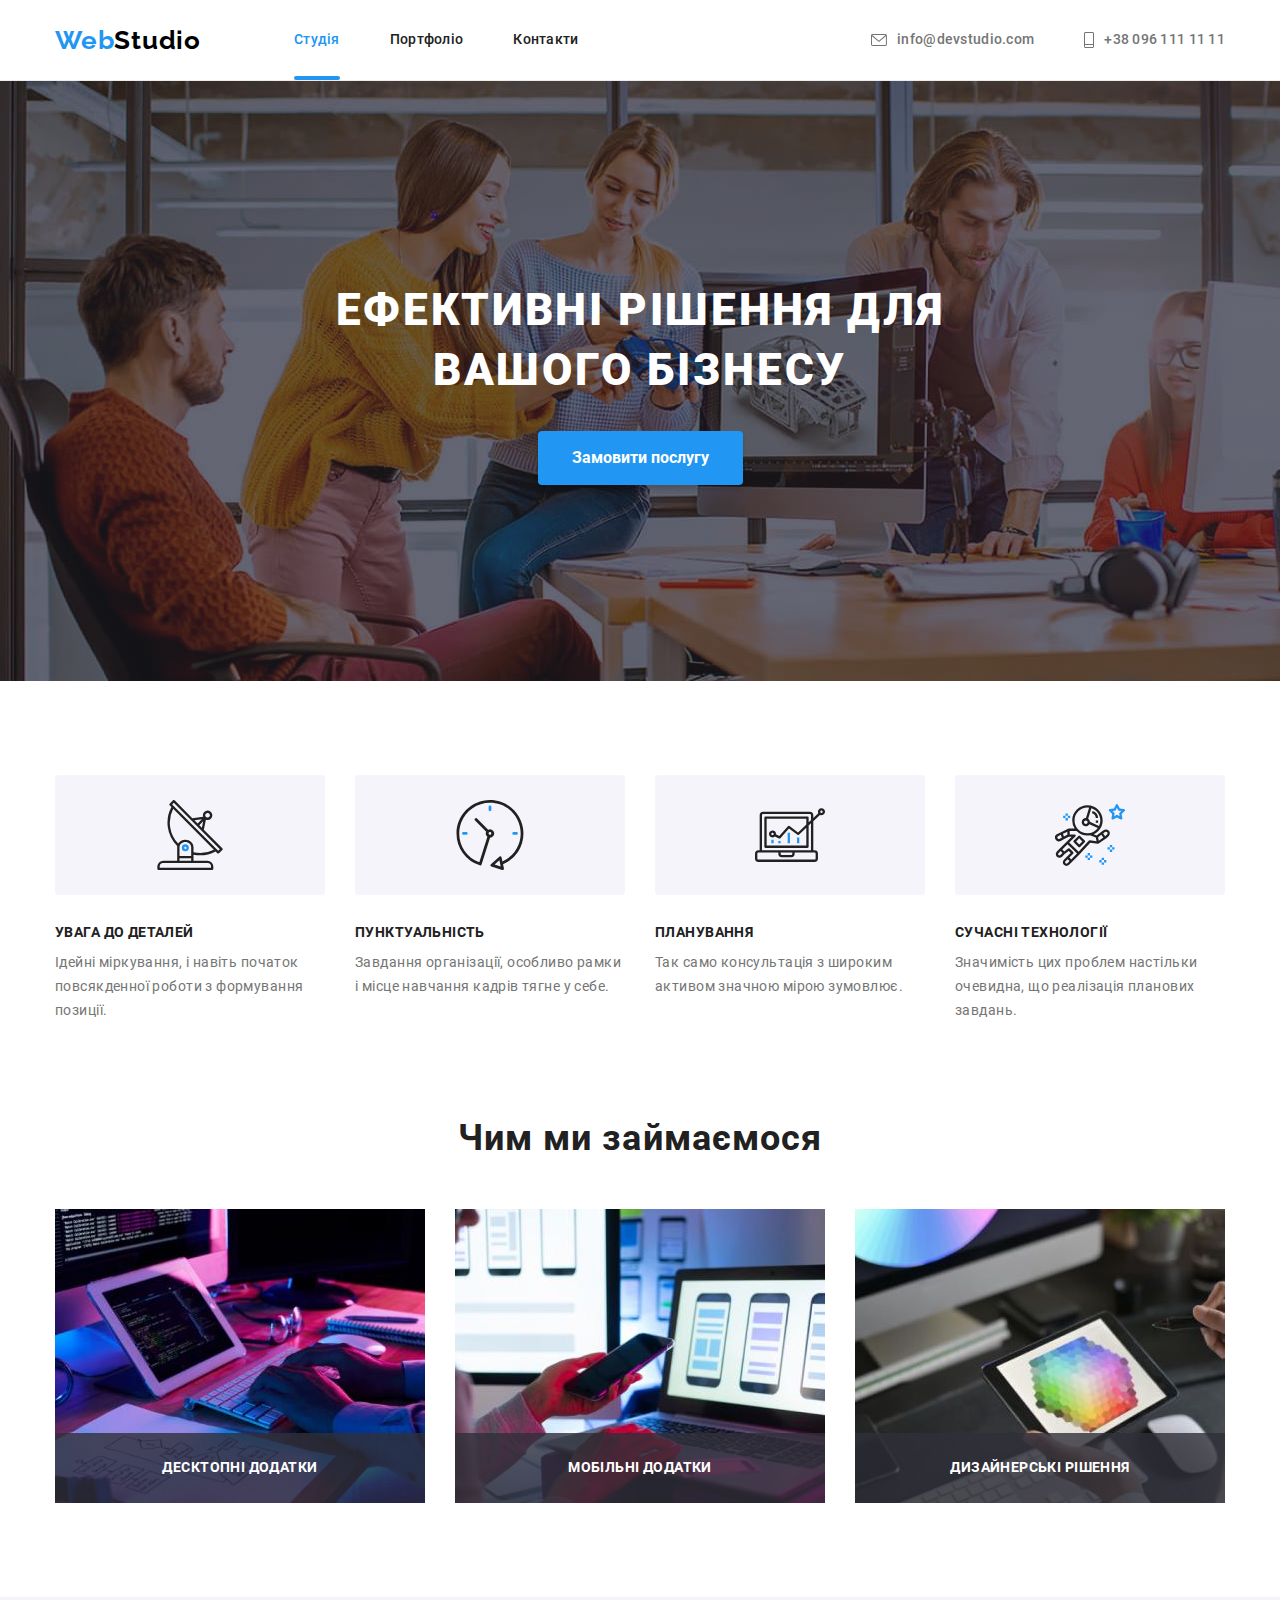
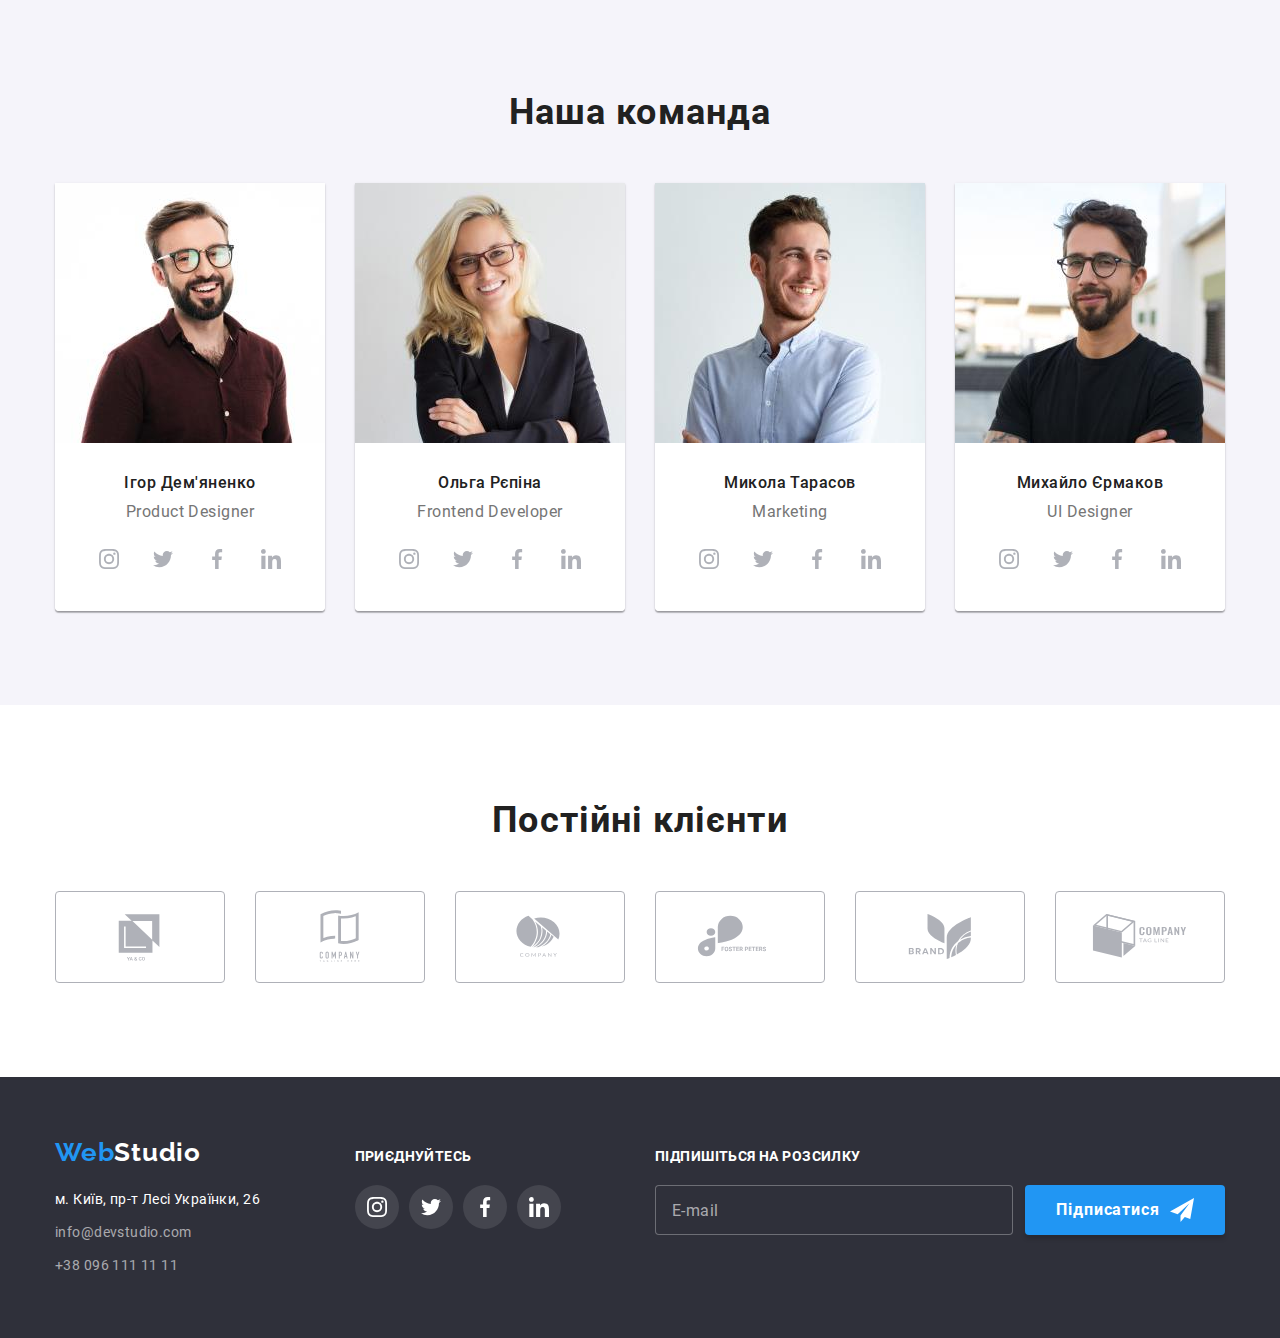
==== commit 9e8a2c51: "Виправляє помилки" ====
--- a/index.html
+++ b/index.html
@@ -273,17 +273,17 @@
               <picture>
                 <source
                   srcset="./images/igor480.jpg 1x, ./images/igor480@2x.jpg 2x"
-                  media="(max-width:768px)"
+                  media="(max-width:767.40px)"
                 />
                 <source
                   srcset="./images/igor768.jpg 1x, ./images/igor768@2x.jpg 2x"
-                  media="((min-width:769px) and (max-width:1200px))"
+                  media="((min-width:768.00px) and (max-width:1199.40px))"
                 />
                 <source
                   srcset="./images/igor1200.jpg 1x, ./images/igor1200@2x.jpg 2x"
-                  media="(min-width:1201px)"
-                />
-                <img src="./images/igor1200.jpg" alt="Чоловік в окулярах" />
+                  media="(min-width:1200.00px)"
+                />
+                <img src="./images/igor480.jpg" alt="Чоловік в окулярах" />
               </picture>
               <div class="team__business">
                 <h3 class="team__member">Ігор Дем'яненко</h3>
@@ -325,17 +325,17 @@
               <picture>
                 <source
                   srcset="./images/olga480.jpg 1x, ./images/olga480@2x.jpg 2x"
-                  media="(max-width:768px)"
+                  media="(max-width:767.40px)"
                 />
                 <source
                   srcset="./images/olga768.jpg 1x, ./images/olga768@2x.jpg 2x"
-                  media="((min-width:769px) and (max-width:1200px))"
+                  media="((min-width:768.00px) and (max-width:1199.40px))"
                 />
                 <source
                   srcset="./images/olga1200.jpg 1x, ./images/olga1200@2x.jpg 2x"
-                  media="(min-width:1201px)"
-                />
-                <img src="./images/olga1200.jpg" alt="Жінка в окулярах" />
+                  media="(min-width:1200.00px)"
+                />
+                <img src="./images/olga480.jpg" alt="Жінка в окулярах" />
               </picture>
               <div class="team__business">
                 <h3 class="team__member">Ольга Рєпіна</h3>
@@ -379,23 +379,23 @@
                     ./images/mykola480.jpg    1x,
                     ./images/mykola480@2x.jpg 2x
                   "
-                  media="(max-width:768px)"
+                  media="(max-width:767.40px)"
                 />
                 <source
                   srcset="
                     ./images/mykola768.jpg    1x,
                     ./images/mykola768@2x.jpg 2x
                   "
-                  media="((min-width:769px) and (max-width:1200px))"
+                  media="((min-width:768.00px) and (max-width:1199.40px))"
                 />
                 <source
                   srcset="
                     ./images/mykola1200.jpg    1x,
                     ./images/mykola1200@2x.jpg 2x
                   "
-                  media="(min-width:1201px)"
-                />
-                <img src="./images/mykola1200.jpg" alt="Чоловік усміхається" />
+                  media="(min-width:1200.00px)"
+                />
+                <img src="./images/mykola480.jpg" alt="Чоловік усміхається" />
               </picture>
               <div class="team__business">
                 <h3 class="team__member">Микола Тарасов</h3>
@@ -439,23 +439,23 @@
                     ./images/mykhaylo480.jpg    1x,
                     ./images/mykhaylo480@2x.jpg 2x
                   "
-                  media="(max-width:768px)"
+                  media="(max-width:767.40px)"
                 />
                 <source
                   srcset="
                     ./images/mykhaylo768.jpg    1x,
                     ./images/mykhaylo768@2x.jpg 2x
                   "
-                  media="((min-width:769px) and (max-width:1200px))"
+                  media="((min-width:768.00px) and (max-width:1199.40px))"
                 />
                 <source
                   srcset="
                     ./images/mykhaylo1200.jpg    1x,
                     ./images/mykhaylo1200@2x.jpg 2x
                   "
-                  media="(min-width:1201px)"
-                />
-                <img src="./images/mykhaylo1200.jpg" alt="Чоловік в окулярах" />
+                  media="(min-width:1200.00px)"
+                />
+                <img src="./images/mykhaylo480.jpg" alt="Чоловік в окулярах" />
               </picture>
               <div class="team__business">
                 <h3 class="team__member">Михайло Єрмаков</h3>
--- a/css/main.min.css
+++ b/css/main.min.css
@@ -1 +1 @@
-/*! modern-normalize v1.1.0 | MIT License | https://github.com/sindresorhus/modern-normalize */*,::after,::before{box-sizing:border-box}html{-moz-tab-size:4;-o-tab-size:4;tab-size:4}html{line-height:1.15;-webkit-text-size-adjust:100%}body{margin:0}body{font-family:system-ui,-apple-system,"Segoe UI",Roboto,Helvetica,Arial,sans-serif,"Apple Color Emoji","Segoe UI Emoji"}hr{height:0;color:inherit}abbr[title]{-webkit-text-decoration:underline dotted;text-decoration:underline dotted}b,strong{font-weight:bolder}code,kbd,pre,samp{font-family:ui-monospace,SFMono-Regular,Consolas,"Liberation Mono",Menlo,monospace;font-size:1em}small{font-size:80%}sub,sup{font-size:75%;line-height:0;position:relative;vertical-align:baseline}sub{bottom:-0.25em}sup{top:-0.5em}table{text-indent:0;border-color:inherit}button,input,optgroup,select,textarea{font-family:inherit;font-size:100%;line-height:1.15;margin:0}button,select{text-transform:none}[type=button],[type=reset],[type=submit],button{-webkit-appearance:button}::-moz-focus-inner{border-style:none;padding:0}:-moz-focusring{outline:1px dotted ButtonText}:-moz-ui-invalid{box-shadow:none}legend{padding:0}progress{vertical-align:baseline}::-webkit-inner-spin-button,::-webkit-outer-spin-button{height:auto}[type=search]{-webkit-appearance:textfield;outline-offset:-2px}::-webkit-search-decoration{-webkit-appearance:none}::-webkit-file-upload-button{-webkit-appearance:button;font:inherit}summary{display:list-item}:root{--primary-back-color: #FFFFFF;--second-back-color: #F5F4FA;--primary-text-color: #757575;--title-text-color: #212121;--contact-text-color: #FFFFFF99;--accent-color: #2196F3;--acent-color-project: #2196F3E5;--hero-color: #2F303A;--hero-gradient: #2F303A66;--services-plate-color: #2F303ACC;--deep-black-color: #000000;--filter-button-color: #F5F4FA;--header-bottom-border-color: #ECECEC;--project-card-border-color: #EEEEEE;--social-net-color: #AFB1B8;--social-net-footer-color: #FFFFFF1A;--backdrop-color: #00000033;--mail-border-color: #FFFFFF4D;--form-comments-color: #75757580}@font-face{font-family:"Raleway";font-style:normal;font-weight:700;src:url("../fonts/raleway-v28-latin_cyrillic-700.eot");src:local(""),url("../fonts/raleway-v28-latin_cyrillic-700.eot?#iefix") format("embedded-opentype"),url("../fonts/raleway-v28-latin_cyrillic-700.woff2") format("woff2"),url("../fonts/raleway-v28-latin_cyrillic-700.woff") format("woff"),url("../fonts/raleway-v28-latin_cyrillic-700.ttf") format("truetype"),url("../fonts/raleway-v28-latin_cyrillic-700.svg#Raleway") format("svg")}@font-face{font-family:"Roboto";font-style:normal;font-weight:400;src:url("../fonts/roboto-v30-latin_cyrillic-regular.eot");src:local(""),url("../fonts/roboto-v30-latin_cyrillic-regular.eot?#iefix") format("embedded-opentype"),url("../fonts/roboto-v30-latin_cyrillic-regular.woff2") format("woff2"),url("../fonts/roboto-v30-latin_cyrillic-regular.woff") format("woff"),url("../fonts/roboto-v30-latin_cyrillic-regular.ttf") format("truetype"),url("../fonts/roboto-v30-latin_cyrillic-regular.svg#Roboto") format("svg")}@font-face{font-family:"Roboto";font-style:normal;font-weight:500;src:url("../fonts/roboto-v30-latin_cyrillic-500.eot");src:local(""),url("../fonts/roboto-v30-latin_cyrillic-500.eot?#iefix") format("embedded-opentype"),url("../fonts/roboto-v30-latin_cyrillic-500.woff2") format("woff2"),url("../fonts/roboto-v30-latin_cyrillic-500.woff") format("woff"),url("../fonts/roboto-v30-latin_cyrillic-500.ttf") format("truetype"),url("../fonts/roboto-v30-latin_cyrillic-500.svg#Roboto") format("svg")}@font-face{font-family:"Roboto";font-style:normal;font-weight:700;src:url("../fonts/roboto-v30-latin_cyrillic-700.eot");src:local(""),url("../fonts/roboto-v30-latin_cyrillic-700.eot?#iefix") format("embedded-opentype"),url("../fonts/roboto-v30-latin_cyrillic-700.woff2") format("woff2"),url("../fonts/roboto-v30-latin_cyrillic-700.woff") format("woff"),url("../fonts/roboto-v30-latin_cyrillic-700.ttf") format("truetype"),url("../fonts/roboto-v30-latin_cyrillic-700.svg#Roboto") format("svg")}@font-face{font-family:"Roboto";font-style:normal;font-weight:900;src:url("../fonts/roboto-v30-latin_cyrillic-900.eot");src:local(""),url("../fonts/roboto-v30-latin_cyrillic-900.eot?#iefix") format("embedded-opentype"),url("../fonts/roboto-v30-latin_cyrillic-900.woff2") format("woff2"),url("../fonts/roboto-v30-latin_cyrillic-900.woff") format("woff"),url("../fonts/roboto-v30-latin_cyrillic-900.ttf") format("truetype"),url("../fonts/roboto-v30-latin_cyrillic-900.svg#Roboto") format("svg")}.visually-hidden{position:absolute;white-space:nowrap;width:1px;height:1px;overflow:hidden;border:0;padding:0;clip:rect(0 0 0 0);-webkit-clip-path:inset(50%);clip-path:inset(50%);margin:-1px}img{display:block;max-width:100%;height:auto}ul{list-style:none}button{cursor:pointer}.section{padding:60px 0}@media screen and (min-width: 1200px){.section{padding:94px 0}}.container{width:100%;margin:0 auto;padding:0 15px}@media screen and (min-width: 480px){.container{width:480px}}@media screen and (min-width: 768px){.container{width:768px}}@media screen and (min-width: 1200px){.container{width:1200px}}h1,h2,h3,h4,h5,h6,p,ul{margin:0;padding:0}body{color:var(--primary-text-color);background-color:var(--primary-back-color);font-family:Roboto,sans-serif}.logo{color:var(--accent-color);font-family:Raleway;font-weight:700;font-size:24px;line-height:1.17;letter-spacing:.03em;text-decoration:none}@media screen and (min-width: 1200px){.logo{font-size:26px;line-height:1.19}}.logo__part--black{color:var(--deep-black-color)}.logo__part--white{color:var(--primary-back-color)}header{border-bottom:1px solid var(--header-bottom-border-color)}.header-list{display:flex;justify-content:space-between}.header-list__nav{display:flex;align-items:center}.header-list__menu{display:none;gap:50px;margin-left:93px}@media screen and (min-width: 768px){.header-list__menu{display:flex}}.header-list__address{display:none}@media screen and (min-width: 768px){.header-list__address{display:flex;flex-wrap:wrap;flex-direction:column;gap:10px;justify-content:center}}@media screen and (min-width: 1200px){.header-list__address{flex-direction:row;gap:50px}}.header-list__item{display:block;position:relative;font-weight:500;font-size:14px;line-height:1.14;letter-spacing:.02em;text-decoration:none;padding:32px 0;color:var(--title-text-color);transition:color 250ms cubic-bezier(0.4, 0, 0.2, 1)}.header-list__item:hover,.header-list__item:focus{color:var(--accent-color)}.header-list__item--current{color:var(--accent-color)}.header-list__item--current::after{display:block;width:100%;height:4px;border-radius:2px;content:"";position:absolute;left:0;bottom:0;background:currentColor}.header-list__icon{display:flex;margin-right:10px;align-items:center;justify-content:center}@media screen and (min-width: 768px){.header-list__contact{display:flex;font-weight:500;font-size:12px;line-height:1.17;letter-spacing:.02em;text-decoration:none;padding:0 0;color:var(--primary-text-color);align-items:center;fill:var(--primary-text-color);transition:color 250ms,fill 250ms cubic-bezier(0.4, 0, 0.2, 1)}}@media screen and (min-width: 1200px){.header-list__contact{font-size:14px;line-height:1.14;padding:32px 0}}.header-list__contact:hover,.header-list__contact:focus{color:var(--accent-color);fill:currentColor}.header-list__burger{display:flex;align-items:center;justify-content:center;padding-top:22px;padding-bottom:22px;padding-right:8px}@media screen and (min-width: 768px){.header-list__burger{display:none}}.hero{background-color:var(--hero-color);text-align:center;padding-top:118px;padding-bottom:118px;background-image:linear-gradient(to right, var(--hero-gradient), var(--hero-gradient)),url("../images/hero-team480.jpg");max-width:480px;height:400px;margin-left:auto;margin-right:auto;background-size:cover}@media(min-device-pixel-ratio: 2),(-webkit-min-device-pixel-ratio: 2),(min-resolution: 192dpi),(min-resolution: 2dppx){.hero{background-image:linear-gradient(to right, var(--hero-gradient), var(--hero-gradient)),url("../images/hero-team480@2x.jpg")}}@media screen and (min-width: 768px){.hero{max-width:768px;height:400px;background-image:linear-gradient(to right, var(--hero-gradient), var(--hero-gradient)),url("../images/hero-team768.jpg")}}@media screen and (min-width: 768px)and (min-device-pixel-ratio: 2),screen and (min-width: 768px)and (-webkit-min-device-pixel-ratio: 2),screen and (min-width: 768px)and (min-resolution: 192dpi),screen and (min-width: 768px)and (min-resolution: 2dppx){.hero{background-image:linear-gradient(to right, var(--hero-gradient), var(--hero-gradient)),url("../images/hero-team768@2x.jpg")}}@media screen and (min-width: 1200px){.hero{max-width:1600px;height:600px;padding-top:200px;padding-bottom:200px;background-image:linear-gradient(to right, var(--hero-gradient), var(--hero-gradient)),url("../images/hero-team.jpg")}}@media screen and (min-width: 1200px)and (min-device-pixel-ratio: 2),screen and (min-width: 1200px)and (-webkit-min-device-pixel-ratio: 2),screen and (min-width: 1200px)and (min-resolution: 192dpi),screen and (min-width: 1200px)and (min-resolution: 2dppx){.hero{background-image:linear-gradient(to right, var(--hero-gradient), var(--hero-gradient)),url("../images/hero-team@2x.jpg")}}.hero__title{font-weight:900;font-size:26px;line-height:1.62;letter-spacing:.06em;text-transform:uppercase;color:var(--primary-back-color);max-width:360px;margin:0 auto 30px}@media screen and (min-width: 1200px){.hero__title{font-size:44px;line-height:1.36;letter-spacing:.06em;max-width:696px}}.hero__button{font-family:inherit;background:var(--accent-color);color:var(--primary-back-color);font-weight:700;font-size:16px;line-height:1.87;padding:10px 24px;border-radius:4px;border-color:rgba(0,0,0,0);box-shadow:0px 4px 4px rgba(0,0,0,.15)}@media screen and (min-width: 1200px){.hero__button{padding:10px 32px}}.backdrop{position:fixed;width:100%;height:100%;top:0;left:0;background-color:var(--backdrop-color);opacity:1;visibility:visible;transition:visibility 250ms,opacity 250ms cubic-bezier(0.4, 0, 0.2, 1)}.backdrop.is-hidden{visibility:hidden;opacity:0;pointer-events:none}.backdrop.is-hidden .modal{transform:translate(-50%, -50%) scale(0.9)}.modal{position:absolute;width:450px;height:609px;border-radius:4px;top:50%;left:50%;background-color:var(--primary-back-color);box-shadow:0px 1px 3px rgba(0,0,0,.12),0px 1px 1px rgba(0,0,0,.14),0px 2px 1px rgba(0,0,0,.2);transform:translate(-50%, -50%) scale(1);transition:transform 250ms cubic-bezier(0.4, 0, 0.2, 1);padding:40px 40px}@media screen and (min-width: 1200px){.modal{width:528px;height:581px}}.modal__close-button{display:flex;position:absolute;top:8px;right:8px;width:30px;height:30px;border:1px solid rgba(0,0,0,.1);border-radius:50%;justify-content:center;align-items:center;background:var(--primary-back-color);fill:var(--deep-black-color);transition:fill 250ms cubic-bezier(0.4, 0, 0.2, 1)}.modal__close-button:hover{fill:var(--accent-color);cursor:pointer}.form-title{font-family:"Roboto";font-weight:700;font-size:20px;line-height:1.5;letter-spacing:.03em;color:var(--title-text-color);margin-bottom:12px}@media screen and (min-width: 1200px){.form-title{line-height:1.15}}.form-field{display:flex;flex-direction:column;margin-bottom:10px;text-align:left}.form-field__label{font-weight:400;font-size:12px;line-height:1.17;letter-spacing:.01em;color:var(--primary-text-color);margin-bottom:4px}.form-field__input{position:relative}.form-field__input:focus-within .form-field__icon{fill:var(--accent-color)}.form-field__style{height:40px;width:100%;border:1px solid rgba(33,33,33,.2);border-radius:4px;padding:0px 32px;outline:none;transition:border-color 250ms cubic-bezier(0.4, 0, 0.2, 1)}.form-field__style:focus{border-color:var(--accent-color)}.form-field__icon{position:absolute;top:50%;transform:translateY(-50%);left:15px;transition:fill 250ms cubic-bezier(0.4, 0, 0.2, 1)}.form-field-area{display:flex;flex-direction:column;margin-bottom:20px;text-align:left}.form-field-area:focus-within .form-field-area__style::-moz-placeholder{color:var(--accent-color)}.form-field-area:focus-within .form-field-area__style:-ms-input-placeholder{color:var(--accent-color)}.form-field-area:focus-within .form-field-area__style::placeholder{color:var(--accent-color)}.form-field-area__label{font-weight:400;font-size:12px;line-height:1.17;letter-spacing:.01em;color:var(--primary-text-color);margin-bottom:4px}.form-field-area__style{height:120px;width:100%;border:1px solid rgba(33,33,33,.2);border-radius:4px;padding:12px 16px;resize:none;outline:none;transition:border-color 250ms cubic-bezier(0.4, 0, 0.2, 1)}.form-field-area__style::-moz-placeholder{font-weight:400;font-size:12px;line-height:1.17;letter-spacing:.01em;color:var(--form-comments-color);-moz-transition:color 250ms cubic-bezier(0.4, 0, 0.2, 1);transition:color 250ms cubic-bezier(0.4, 0, 0.2, 1)}.form-field-area__style:-ms-input-placeholder{font-weight:400;font-size:12px;line-height:1.17;letter-spacing:.01em;color:var(--form-comments-color);-ms-transition:color 250ms cubic-bezier(0.4, 0, 0.2, 1);transition:color 250ms cubic-bezier(0.4, 0, 0.2, 1)}.form-field-area__style::placeholder{font-weight:400;font-size:12px;line-height:1.17;letter-spacing:.01em;color:var(--form-comments-color);transition:color 250ms cubic-bezier(0.4, 0, 0.2, 1)}.form-field-area__style:focus{border-color:var(--accent-color)}.checkbox-label{display:flex;align-items:center;justify-content:center;gap:7px;margin-bottom:30px;font-weight:400;font-size:12px;line-height:1.17;letter-spacing:.03em;color:var(--primary-text-color)}@media screen and (min-width: 1200px){.checkbox-label{font-size:14px;line-height:1.71}}.checkbox-label__input{-webkit-appearance:none;-moz-appearance:none;appearance:none}.checkbox-label__input:checked+.checkbox-label__icon{background-color:var(--accent-color);background-image:url("../images/check.svg");background-size:contain;border-color:var(--accent-color);background-position:center;background-repeat:no-repeat}.checkbox-label__icon{display:inline-block;width:16px;height:15px;border:2px solid #212121;border-radius:2px;transition:background-color 250ms,border-color 250ms cubic-bezier(0.4, 0, 0.2, 1)}.checkbox-label__terms{font-weight:400;font-size:12px;line-height:1.17;letter-spacing:.03em;color:var(--accent-color)}@media screen and (min-width: 1200px){.checkbox-label__terms{font-size:14px;line-height:1.71}}.form-button{font-family:Roboto;background:var(--accent-color);color:var(--primary-back-color);border-color:rgba(0,0,0,0);font-weight:700;font-size:16px;line-height:1.8;letter-spacing:.06em;box-shadow:0px 4px 4px rgba(0,0,0,.15);border-radius:4px;padding:9px 52px}.advant{padding:60px 0px}@media screen and (min-width: 1200px){.advant{padding:94px 0 0 0}}.advant__items{display:flex;flex-direction:column;gap:30px;padding:0 0}@media screen and (min-width: 768px){.advant__items{display:flex;flex-direction:row;flex-wrap:wrap}}.advant__card{display:flex;background-color:var(--filter-button-color);width:450px;height:120px;margin-bottom:30px;border-radius:4px;align-items:center;justify-content:center}@media screen and (min-width: 768px){.advant__card{width:354px}}@media screen and (min-width: 1200px){.advant__card{width:270px}}.advant__title{font-weight:700;font-size:14px;line-height:1.14;letter-spacing:.03em;text-transform:uppercase;color:var(--title-text-color);margin-bottom:10px;text-align:center}@media screen and (min-width: 768px){.advant__title{text-align:left}}.advant__description{font-size:14px;line-height:1.71;letter-spacing:.03em;width:450px}@media screen and (min-width: 768px){.advant__description{width:354px}}@media screen and (min-width: 1200px){.advant__description{width:270px}}.section--switch{display:none}@media screen and (min-width: 1200px){.section--switch{display:block}}.section-title{font-weight:700;font-size:28px;line-height:1.17;letter-spacing:.03em;color:var(--title-text-color);margin-bottom:30px;text-align:center}@media screen and (min-width: 1200px){.section-title{font-size:36px;line-height:1.17;margin-bottom:50px}}.services{padding:0 0;display:flex;gap:30px}.services__card{position:relative;z-index:-1}.services__plate{display:flex;position:absolute;width:100%;height:70px;bottom:0;justify-content:center;align-items:center;background-color:var(--services-plate-color)}.services__name{font-weight:700;font-size:14px;line-height:1.14;letter-spacing:.03em;text-transform:uppercase;color:var(--primary-back-color)}.team{background-color:var(--second-back-color)}.team__list{display:flex;gap:30px;padding:0 0;flex-direction:column}@media screen and (min-width: 768px){.team__list{flex-direction:row;flex-wrap:wrap;flex-basis:50%}}.team__card{box-shadow:0px 1px 3px rgba(0,0,0,.12),0px 1px 1px rgba(0,0,0,.14),0px 2px 1px rgba(0,0,0,.2)}.team__business{background:var(--primary-back-color);padding-top:30px;padding-bottom:30px;border-radius:0px 0px 4px 4px}.team__member{font-weight:500;font-size:16px;line-height:1.19;letter-spacing:.03em;color:var(--title-text-color);text-align:center;margin-bottom:10px}.team__position{font-size:16px;line-height:1.19;letter-spacing:.03em;text-align:center;margin-bottom:16px}.social{display:flex;gap:10px;justify-content:center}.social__link{display:flex;width:44px;height:44px;border-radius:50%;justify-content:center;align-items:center;fill:var(--social-net-color);transition:fill 250ms,background-color 250ms cubic-bezier(0.4, 0, 0.2, 1)}.social__link:hover,.social__link:focus{fill:var(--primary-back-color);background-color:var(--accent-color)}.clients{display:flex;fill:var(--social-net-color);gap:30px;justify-content:center;flex-wrap:wrap;flex-basis:50%}@media screen and (min-width: 768px){.clients{flex-basis:33.33333%}}@media screen and (min-width: 1200px){.clients{flex-basis:16.6666666667%}}.clients__card{display:flex;width:210px;height:92px;justify-content:center;align-items:center;border:1px solid var(--social-net-color);fill:var(--social-net-color);border-radius:4px;transition:fill 250ms,border-color 250ms cubic-bezier(0.4, 0, 0.2, 1)}@media screen and (min-width: 768px){.clients__card{width:226px}}@media screen and (min-width: 1200px){.clients__card{width:170px}}.clients__card:hover,.clients__card:focus{fill:var(--accent-color);border-color:var(--accent-color)}footer{background-color:var(--hero-color);padding-top:60px;padding-bottom:60px}.footer-group{display:flex;flex-direction:column;gap:60px}@media screen and (min-width: 768px){.footer-group{flex-direction:row;flex-wrap:wrap;justify-content:center;align-items:baseline}}@media screen and (min-width: 1200px){.footer-group{gap:0px;justify-content:space-between}}@media screen and (min-width: 768px){.footer-group__address-block{margin-right:52px}}@media screen and (min-width: 1200px){.footer-group__address-block{margin-right:0px}}@media screen and (min-width: 768px){.footer-group__social-block{margin-left:52px}}@media screen and (min-width: 1200px){.footer-group__social-block{margin-left:0px}}.footer-group__logo{margin-bottom:20px;text-align:center}@media screen and (min-width: 1200px){.footer-group__logo{text-align:left}}.address-items{margin-bottom:9px;text-align:center}@media screen and (min-width: 1200px){.address-items{text-align:left}}.address-items--nomargin{margin:0 0}.address-items__studio{font-size:14px;line-height:1.71;letter-spacing:.03em;text-decoration:none;font-style:normal;color:var(--primary-back-color);margin-bottom:0px;transition:color 250ms cubic-bezier(0.4, 0, 0.2, 1)}.address-items__studio:hover,.address-items__studio:focus{color:var(--accent-color)}.address-items__contact{font-size:14px;line-height:1.71;letter-spacing:.03em;text-decoration:none;font-style:normal;color:var(--contact-text-color);transition:color 250ms cubic-bezier(0.4, 0, 0.2, 1)}.address-items__contact:hover,.address-items__contact:focus{color:var(--accent-color)}.footer-group__title{font-weight:700;font-size:14px;line-height:1.14;letter-spacing:.03em;text-transform:uppercase;color:var(--primary-back-color);margin-bottom:20px;text-align:center}@media screen and (min-width: 1200px){.footer-group__title{text-align:left}}.footer-group__social{display:flex;gap:10px;justify-content:center}.footer-group__link{display:flex;width:44px;height:44px;border-radius:50%;justify-content:center;align-items:center;background-color:var(--social-net-footer-color);fill:var(--primary-back-color);transition:background-color 250ms cubic-bezier(0.4, 0, 0.2, 1)}.footer-group__link:hover,.footer-group__link:focus{background-color:var(--accent-color)}.footer-group__subscribe{display:flex;align-items:center;flex-direction:column;gap:20px}@media screen and (min-width: 1200px){.footer-group__subscribe{flex-direction:row;justify-content:flex-start;gap:0px}}.footer-group__subscribe input{width:450px;height:50px;border:1px solid var(--mail-border-color);border-radius:4px;background:var(--hero-color);color:var(--contact-text-color);padding-left:16px;outline:none;transition:border-color 250ms cubic-bezier(0.4, 0, 0.2, 1)}@media screen and (min-width: 1200px){.footer-group__subscribe input{width:358px}}.footer-group__subscribe input::-moz-placeholder{color:var(--contact-text-color);font-weight:400;font-size:16px;line-height:1.25;letter-spacing:.03em}.footer-group__subscribe input:-ms-input-placeholder{color:var(--contact-text-color);font-weight:400;font-size:16px;line-height:1.25;letter-spacing:.03em}.footer-group__subscribe input::placeholder{color:var(--contact-text-color);font-weight:400;font-size:16px;line-height:1.25;letter-spacing:.03em}.footer-group__subscribe input:focus{border-color:var(--accent-color)}.footer-group__subscribe button{display:flex;font-family:Roboto;background:var(--accent-color);color:var(--primary-back-color);fill:var(--primary-back-color);width:200px;height:50px;font-weight:700;font-size:16px;line-height:1.87;letter-spacing:.06em;margin-left:12px;padding:0px 0px;align-items:center;justify-content:center;gap:10px;border-radius:4px;border-color:rgba(0,0,0,0);box-shadow:0px 4px 4px rgba(0,0,0,.15)}.portfolio button{font-family:inherit;background:var(--filter-button-color);color:var(--title-text-color);font-weight:500;font-size:16px;line-height:1.62;letter-spacing:.03em;border-radius:4px;border-color:rgba(0,0,0,0);transition:color 250ms,background-color 250ms,box-shadow 250ms cubic-bezier(0.4, 0, 0.2, 1)}.portfolio button:hover,.portfolio button:focus{background:var(--accent-color);color:var(--primary-back-color);box-shadow:0px 3px 1px rgba(0,0,0,.1),0px 1px 2px rgba(0,0,0,.08),0px 2px 2px rgba(0,0,0,.12)}.portfolio__list{display:flex;justify-content:center;gap:8px;margin-bottom:50px}.portfolio__all{padding:6px 25px}.portfolio__select{padding:6px 22px}.project{padding:0;display:flex;flex-wrap:wrap;gap:30px}.project__link{display:block;text-decoration:none;transition:box-shadow 250ms cubic-bezier(0.4, 0, 0.2, 1)}.project__link:hover .project__overlay{transform:translateY(0)}.project__link:hover{box-shadow:0px 1px 1px rgba(0,0,0,.12),0px 4px 4px rgba(0,0,0,.06),1px 4px 6px rgba(0,0,0,.16)}.project__link:focus .project__overlay{transform:translateY(0)}.project__link:focus{box-shadow:0px 1px 1px rgba(0,0,0,.12),0px 4px 4px rgba(0,0,0,.06),1px 4px 6px rgba(0,0,0,.16)}.project__image{position:relative;overflow:hidden}.project__overlay{display:block;position:absolute;top:0;left:0;width:100%;height:294px;background-color:var(--acent-color-project);transform:translateY(100%);transition:transform 250ms cubic-bezier(0.4, 0, 0.2, 1)}.project__text{padding:63px 24px;font-weight:400;font-size:18px;line-height:1.56;letter-spacing:.03em;color:var(--primary-back-color)}.project__card{max-width:370px;border-right:1px solid var(--project-card-border-color);border-bottom:1px solid var(--project-card-border-color);border-left:1px solid var(--project-card-border-color);padding:20px 24px}.project__name{font-weight:700;font-size:18px;line-height:2;letter-spacing:.06em;color:var(--title-text-color);margin-bottom:4px}.project__type{font-size:16px;line-height:1.88;letter-spacing:.03em;color:var(--primary-text-color)}.mobile-menu{display:none;position:fixed;top:0px;left:50%;transform:translateX(-50%) scale(1);width:480px;height:796px;background-color:var(--primary-back-color);box-shadow:0px 4px 8px rgba(0,0,0,.04),0px 2px 4px rgba(0,0,0,.08),0px 1px 3px rgba(0,0,0,.16);padding:48px 40px}.mobile-menu.is-open{display:flex;flex-direction:column}.mobile-menu__close-button{position:absolute;padding:0px 0px;top:21px;right:25.33px;border-color:rgba(0,0,0,0);background-color:var(--primary-back-color);transition:fill 250ms cubic-bezier(0.4, 0, 0.2, 1)}.mobile-menu__close-button:hover,.mobile-menu__close-button:focus{fill:var(--accent-color)}.mobile-menu__list{display:flex;flex-direction:column;gap:32px}.mobile-menu__item{font-weight:500;font-size:40px;line-height:1.18;letter-spacing:.02em;color:var(--title-text-color);text-decoration:none;transition:color 250ms cubic-bezier(0.4, 0, 0.2, 1)}.mobile-menu__item--current{color:var(--accent-color)}.mobile-menu__item:hover,.mobile-menu__item:focus{color:var(--accent-color)}.mobile-menu__contact{display:flex;flex-direction:column;gap:32px;margin-top:306px}.mobile-menu__tel{font-weight:500;font-size:34px;line-height:1.18;letter-spacing:.02em;color:var(--primary-text-color);text-decoration:none;transition:color 250ms cubic-bezier(0.4, 0, 0.2, 1)}.mobile-menu__tel:hover,.mobile-menu__tel:focus{color:var(--accent-color)}.mobile-menu__mail{font-weight:500;font-size:24px;line-height:1.17;letter-spacing:.02em;color:var(--primary-text-color);text-decoration:none;transition:color 250ms cubic-bezier(0.4, 0, 0.2, 1)}.mobile-menu__mail:hover,.mobile-menu__mail:focus{color:var(--accent-color)}.mobile-menu__social{display:flex;gap:10px;margin-top:64px}.mobile-menu__link{font-weight:500;font-size:18px;line-height:1.22;letter-spacing:.02em;color:var(--primary-text-color);text-decoration:none;transition:color 250ms cubic-bezier(0.4, 0, 0.2, 1)}.mobile-menu__link:hover,.mobile-menu__link:focus{color:var(--accent-color)}.mobile-menu__border{width:0px;height:22px;border:1px solid rgba(33,33,33,.2)}/*# sourceMappingURL=main.min.css.map */+/*! modern-normalize v1.1.0 | MIT License | https://github.com/sindresorhus/modern-normalize */*,::after,::before{box-sizing:border-box}html{-moz-tab-size:4;-o-tab-size:4;tab-size:4}html{line-height:1.15;-webkit-text-size-adjust:100%}body{margin:0}body{font-family:system-ui,-apple-system,"Segoe UI",Roboto,Helvetica,Arial,sans-serif,"Apple Color Emoji","Segoe UI Emoji"}hr{height:0;color:inherit}abbr[title]{-webkit-text-decoration:underline dotted;text-decoration:underline dotted}b,strong{font-weight:bolder}code,kbd,pre,samp{font-family:ui-monospace,SFMono-Regular,Consolas,"Liberation Mono",Menlo,monospace;font-size:1em}small{font-size:80%}sub,sup{font-size:75%;line-height:0;position:relative;vertical-align:baseline}sub{bottom:-0.25em}sup{top:-0.5em}table{text-indent:0;border-color:inherit}button,input,optgroup,select,textarea{font-family:inherit;font-size:100%;line-height:1.15;margin:0}button,select{text-transform:none}[type=button],[type=reset],[type=submit],button{-webkit-appearance:button}::-moz-focus-inner{border-style:none;padding:0}:-moz-focusring{outline:1px dotted ButtonText}:-moz-ui-invalid{box-shadow:none}legend{padding:0}progress{vertical-align:baseline}::-webkit-inner-spin-button,::-webkit-outer-spin-button{height:auto}[type=search]{-webkit-appearance:textfield;outline-offset:-2px}::-webkit-search-decoration{-webkit-appearance:none}::-webkit-file-upload-button{-webkit-appearance:button;font:inherit}summary{display:list-item}:root{--primary-back-color: #FFFFFF;--second-back-color: #F5F4FA;--primary-text-color: #757575;--title-text-color: #212121;--contact-text-color: #FFFFFF99;--accent-color: #2196F3;--acent-color-project: #2196F3E5;--hero-color: #2F303A;--hero-gradient: #2F303A66;--services-plate-color: #2F303ACC;--deep-black-color: #000000;--filter-button-color: #F5F4FA;--header-bottom-border-color: #ECECEC;--project-card-border-color: #EEEEEE;--social-net-color: #AFB1B8;--social-net-footer-color: #FFFFFF1A;--backdrop-color: #00000033;--mail-border-color: #FFFFFF4D;--form-comments-color: #75757580}@font-face{font-family:"Raleway";font-style:normal;font-weight:700;src:url("../fonts/raleway-v28-latin_cyrillic-700.eot");src:local(""),url("../fonts/raleway-v28-latin_cyrillic-700.eot?#iefix") format("embedded-opentype"),url("../fonts/raleway-v28-latin_cyrillic-700.woff2") format("woff2"),url("../fonts/raleway-v28-latin_cyrillic-700.woff") format("woff"),url("../fonts/raleway-v28-latin_cyrillic-700.ttf") format("truetype"),url("../fonts/raleway-v28-latin_cyrillic-700.svg#Raleway") format("svg")}@font-face{font-family:"Roboto";font-style:normal;font-weight:400;src:url("../fonts/roboto-v30-latin_cyrillic-regular.eot");src:local(""),url("../fonts/roboto-v30-latin_cyrillic-regular.eot?#iefix") format("embedded-opentype"),url("../fonts/roboto-v30-latin_cyrillic-regular.woff2") format("woff2"),url("../fonts/roboto-v30-latin_cyrillic-regular.woff") format("woff"),url("../fonts/roboto-v30-latin_cyrillic-regular.ttf") format("truetype"),url("../fonts/roboto-v30-latin_cyrillic-regular.svg#Roboto") format("svg")}@font-face{font-family:"Roboto";font-style:normal;font-weight:500;src:url("../fonts/roboto-v30-latin_cyrillic-500.eot");src:local(""),url("../fonts/roboto-v30-latin_cyrillic-500.eot?#iefix") format("embedded-opentype"),url("../fonts/roboto-v30-latin_cyrillic-500.woff2") format("woff2"),url("../fonts/roboto-v30-latin_cyrillic-500.woff") format("woff"),url("../fonts/roboto-v30-latin_cyrillic-500.ttf") format("truetype"),url("../fonts/roboto-v30-latin_cyrillic-500.svg#Roboto") format("svg")}@font-face{font-family:"Roboto";font-style:normal;font-weight:700;src:url("../fonts/roboto-v30-latin_cyrillic-700.eot");src:local(""),url("../fonts/roboto-v30-latin_cyrillic-700.eot?#iefix") format("embedded-opentype"),url("../fonts/roboto-v30-latin_cyrillic-700.woff2") format("woff2"),url("../fonts/roboto-v30-latin_cyrillic-700.woff") format("woff"),url("../fonts/roboto-v30-latin_cyrillic-700.ttf") format("truetype"),url("../fonts/roboto-v30-latin_cyrillic-700.svg#Roboto") format("svg")}@font-face{font-family:"Roboto";font-style:normal;font-weight:900;src:url("../fonts/roboto-v30-latin_cyrillic-900.eot");src:local(""),url("../fonts/roboto-v30-latin_cyrillic-900.eot?#iefix") format("embedded-opentype"),url("../fonts/roboto-v30-latin_cyrillic-900.woff2") format("woff2"),url("../fonts/roboto-v30-latin_cyrillic-900.woff") format("woff"),url("../fonts/roboto-v30-latin_cyrillic-900.ttf") format("truetype"),url("../fonts/roboto-v30-latin_cyrillic-900.svg#Roboto") format("svg")}.visually-hidden{position:absolute;white-space:nowrap;width:1px;height:1px;overflow:hidden;border:0;padding:0;clip:rect(0 0 0 0);-webkit-clip-path:inset(50%);clip-path:inset(50%);margin:-1px}img{display:block;max-width:100%;height:auto}ul{list-style:none}button{cursor:pointer}.section{padding:60px 0}@media screen and (min-width: 1200px){.section{padding:94px 0}}.container{width:100%;margin:0 auto;padding:0 15px}@media screen and (min-width: 480px){.container{width:480px}}@media screen and (min-width: 768px){.container{width:768px}}@media screen and (min-width: 1200px){.container{width:1200px}}h1,h2,h3,h4,h5,h6,p,ul{margin:0;padding:0}body{color:var(--primary-text-color);background-color:var(--primary-back-color);font-family:Roboto,sans-serif}.logo{color:var(--accent-color);font-family:Raleway;font-weight:700;font-size:24px;line-height:1.17;letter-spacing:.03em;text-decoration:none}@media screen and (min-width: 1200px){.logo{font-size:26px;line-height:1.19}}.logo__part--black{color:var(--deep-black-color)}.logo__part--white{color:var(--primary-back-color)}header{border-bottom:1px solid var(--header-bottom-border-color)}.header-list{display:flex;justify-content:space-between}.header-list__nav{display:flex;align-items:center}.header-list__menu{display:none;gap:50px;margin-left:93px}@media screen and (min-width: 768px){.header-list__menu{display:flex}}.header-list__address{display:none}@media screen and (min-width: 768px){.header-list__address{display:flex;flex-wrap:wrap;flex-direction:column;gap:10px;justify-content:center}}@media screen and (min-width: 1200px){.header-list__address{flex-direction:row;gap:50px}}.header-list__item{display:block;position:relative;font-weight:500;font-size:14px;line-height:1.14;letter-spacing:.02em;text-decoration:none;padding:32px 0;color:var(--title-text-color);transition:color 250ms cubic-bezier(0.4, 0, 0.2, 1)}.header-list__item:hover,.header-list__item:focus{color:var(--accent-color)}.header-list__item--current{color:var(--accent-color)}.header-list__item--current::after{display:block;width:100%;height:4px;border-radius:2px;content:"";position:absolute;left:0;bottom:0;background:currentColor}.header-list__icon{display:flex;margin-right:10px;align-items:center;justify-content:center}@media screen and (min-width: 768px){.header-list__contact{display:flex;font-weight:500;font-size:12px;line-height:1.17;letter-spacing:.02em;text-decoration:none;padding:0 0;color:var(--primary-text-color);align-items:center;fill:var(--primary-text-color);transition:color 250ms,fill 250ms cubic-bezier(0.4, 0, 0.2, 1)}}@media screen and (min-width: 1200px){.header-list__contact{font-size:14px;line-height:1.14;padding:32px 0}}.header-list__contact:hover,.header-list__contact:focus{color:var(--accent-color);fill:currentColor}.header-list__burger{display:flex;align-items:center;justify-content:center;padding-top:22px;padding-bottom:22px;padding-right:8px}@media screen and (min-width: 768px){.header-list__burger{display:none}}.hero{background-color:var(--hero-color);text-align:center;padding-top:118px;padding-bottom:118px;background-image:linear-gradient(to right, var(--hero-gradient), var(--hero-gradient)),url("../images/hero-team480.jpg");max-width:480px;height:400px;margin-left:auto;margin-right:auto;background-size:cover}@media(min-device-pixel-ratio: 2),(-webkit-min-device-pixel-ratio: 2),(min-resolution: 192dpi),(min-resolution: 2dppx){.hero{background-image:linear-gradient(to right, var(--hero-gradient), var(--hero-gradient)),url("../images/hero-team480@2x.jpg")}}@media screen and (min-width: 768px){.hero{max-width:768px;height:400px;background-image:linear-gradient(to right, var(--hero-gradient), var(--hero-gradient)),url("../images/hero-team768.jpg")}}@media screen and (min-width: 768px)and (min-device-pixel-ratio: 2),screen and (min-width: 768px)and (-webkit-min-device-pixel-ratio: 2),screen and (min-width: 768px)and (min-resolution: 192dpi),screen and (min-width: 768px)and (min-resolution: 2dppx){.hero{background-image:linear-gradient(to right, var(--hero-gradient), var(--hero-gradient)),url("../images/hero-team768@2x.jpg")}}@media screen and (min-width: 1200px){.hero{max-width:1600px;height:600px;padding-top:200px;padding-bottom:200px;background-image:linear-gradient(to right, var(--hero-gradient), var(--hero-gradient)),url("../images/hero-team.jpg")}}@media screen and (min-width: 1200px)and (min-device-pixel-ratio: 2),screen and (min-width: 1200px)and (-webkit-min-device-pixel-ratio: 2),screen and (min-width: 1200px)and (min-resolution: 192dpi),screen and (min-width: 1200px)and (min-resolution: 2dppx){.hero{background-image:linear-gradient(to right, var(--hero-gradient), var(--hero-gradient)),url("../images/hero-team@2x.jpg")}}.hero__title{font-weight:900;font-size:26px;line-height:1.62;letter-spacing:.06em;text-transform:uppercase;color:var(--primary-back-color);max-width:360px;margin:0 auto 30px}@media screen and (min-width: 1200px){.hero__title{font-size:44px;line-height:1.36;letter-spacing:.06em;max-width:696px}}.hero__button{font-family:inherit;background:var(--accent-color);color:var(--primary-back-color);font-weight:700;font-size:16px;line-height:1.87;padding:10px 24px;border-radius:4px;border-color:rgba(0,0,0,0);box-shadow:0px 4px 4px rgba(0,0,0,.15)}@media screen and (min-width: 1200px){.hero__button{padding:10px 32px}}.backdrop{position:fixed;width:100%;height:100%;top:0;left:0;background-color:var(--backdrop-color);opacity:1;visibility:visible;transition:visibility 250ms,opacity 250ms cubic-bezier(0.4, 0, 0.2, 1)}.backdrop.is-hidden{visibility:hidden;opacity:0;pointer-events:none}.backdrop.is-hidden .modal{transform:translate(-50%, -50%) scale(0.9)}.modal{position:absolute;width:450px;height:609px;border-radius:4px;top:50%;left:50%;background-color:var(--primary-back-color);box-shadow:0px 1px 3px rgba(0,0,0,.12),0px 1px 1px rgba(0,0,0,.14),0px 2px 1px rgba(0,0,0,.2);transform:translate(-50%, -50%) scale(1);transition:transform 250ms cubic-bezier(0.4, 0, 0.2, 1);padding:40px 40px}@media screen and (min-width: 1200px){.modal{width:528px;height:581px}}.modal__close-button{display:flex;position:absolute;top:8px;right:8px;width:30px;height:30px;border:1px solid rgba(0,0,0,.1);border-radius:50%;justify-content:center;align-items:center;background:var(--primary-back-color);fill:var(--deep-black-color);transition:fill 250ms cubic-bezier(0.4, 0, 0.2, 1)}.modal__close-button:hover{fill:var(--accent-color);cursor:pointer}.form-title{font-family:"Roboto";font-weight:700;font-size:20px;line-height:1.5;letter-spacing:.03em;color:var(--title-text-color);margin-bottom:12px}@media screen and (min-width: 1200px){.form-title{line-height:1.15}}.form-field{display:flex;flex-direction:column;margin-bottom:10px;text-align:left}.form-field__label{font-weight:400;font-size:12px;line-height:1.17;letter-spacing:.01em;color:var(--primary-text-color);margin-bottom:4px}.form-field__input{position:relative}.form-field__input:focus-within .form-field__icon{fill:var(--accent-color)}.form-field__style{height:40px;width:100%;border:1px solid rgba(33,33,33,.2);border-radius:4px;padding:0px 32px;outline:none;transition:border-color 250ms cubic-bezier(0.4, 0, 0.2, 1)}.form-field__style:focus{border-color:var(--accent-color)}.form-field__icon{position:absolute;top:50%;transform:translateY(-50%);left:15px;transition:fill 250ms cubic-bezier(0.4, 0, 0.2, 1)}.form-field-area{display:flex;flex-direction:column;margin-bottom:20px;text-align:left}.form-field-area:focus-within .form-field-area__style::-moz-placeholder{color:var(--accent-color)}.form-field-area:focus-within .form-field-area__style:-ms-input-placeholder{color:var(--accent-color)}.form-field-area:focus-within .form-field-area__style::placeholder{color:var(--accent-color)}.form-field-area__label{font-weight:400;font-size:12px;line-height:1.17;letter-spacing:.01em;color:var(--primary-text-color);margin-bottom:4px}.form-field-area__style{height:120px;width:100%;border:1px solid rgba(33,33,33,.2);border-radius:4px;padding:12px 16px;resize:none;outline:none;transition:border-color 250ms cubic-bezier(0.4, 0, 0.2, 1)}.form-field-area__style::-moz-placeholder{font-weight:400;font-size:12px;line-height:1.17;letter-spacing:.01em;color:var(--form-comments-color);-moz-transition:color 250ms cubic-bezier(0.4, 0, 0.2, 1);transition:color 250ms cubic-bezier(0.4, 0, 0.2, 1)}.form-field-area__style:-ms-input-placeholder{font-weight:400;font-size:12px;line-height:1.17;letter-spacing:.01em;color:var(--form-comments-color);-ms-transition:color 250ms cubic-bezier(0.4, 0, 0.2, 1);transition:color 250ms cubic-bezier(0.4, 0, 0.2, 1)}.form-field-area__style::placeholder{font-weight:400;font-size:12px;line-height:1.17;letter-spacing:.01em;color:var(--form-comments-color);transition:color 250ms cubic-bezier(0.4, 0, 0.2, 1)}.form-field-area__style:focus{border-color:var(--accent-color)}.checkbox-label{display:flex;align-items:center;justify-content:center;gap:7px;margin-bottom:30px;font-weight:400;font-size:12px;line-height:1.17;letter-spacing:.03em;color:var(--primary-text-color)}@media screen and (min-width: 1200px){.checkbox-label{font-size:14px;line-height:1.71}}.checkbox-label__input{-webkit-appearance:none;-moz-appearance:none;appearance:none}.checkbox-label__input:checked+.checkbox-label__icon{background-color:var(--accent-color);background-image:url("../images/check.svg");background-size:contain;border-color:var(--accent-color);background-position:center;background-repeat:no-repeat}.checkbox-label__icon{display:inline-block;width:16px;height:15px;border:2px solid #212121;border-radius:2px;transition:background-color 250ms,border-color 250ms cubic-bezier(0.4, 0, 0.2, 1)}.checkbox-label__terms{font-weight:400;font-size:12px;line-height:1.17;letter-spacing:.03em;color:var(--accent-color)}@media screen and (min-width: 1200px){.checkbox-label__terms{font-size:14px;line-height:1.71}}.form-button{font-family:Roboto;background:var(--accent-color);color:var(--primary-back-color);border-color:rgba(0,0,0,0);font-weight:700;font-size:16px;line-height:1.8;letter-spacing:.06em;box-shadow:0px 4px 4px rgba(0,0,0,.15);border-radius:4px;padding:9px 52px}.advant{padding:60px 0px}@media screen and (min-width: 1200px){.advant{padding:94px 0 0 0}}.advant__items{display:flex;flex-direction:column;gap:30px;padding:0 0}@media screen and (min-width: 768px){.advant__items{display:flex;flex-direction:row;flex-wrap:wrap}}.advant__card{display:flex;background-color:var(--filter-button-color);width:450px;height:120px;margin-bottom:30px;border-radius:4px;align-items:center;justify-content:center}@media screen and (min-width: 768px){.advant__card{width:354px}}@media screen and (min-width: 1200px){.advant__card{width:270px}}.advant__title{font-weight:700;font-size:14px;line-height:1.14;letter-spacing:.03em;text-transform:uppercase;color:var(--title-text-color);margin-bottom:10px;text-align:center}@media screen and (min-width: 768px){.advant__title{text-align:left}}.advant__description{font-size:14px;line-height:1.71;letter-spacing:.03em;width:450px}@media screen and (min-width: 768px){.advant__description{width:354px}}@media screen and (min-width: 1200px){.advant__description{width:270px}}.section--switch{display:none}@media screen and (min-width: 1200px){.section--switch{display:block}}.section-title{font-weight:700;font-size:28px;line-height:1.17;letter-spacing:.03em;color:var(--title-text-color);margin-bottom:30px;text-align:center}@media screen and (min-width: 1200px){.section-title{font-size:36px;line-height:1.17;margin-bottom:50px}}.services{padding:0 0;display:flex;gap:30px}.services__card{position:relative;z-index:-1}.services__plate{display:flex;position:absolute;width:100%;height:70px;bottom:0;justify-content:center;align-items:center;background-color:var(--services-plate-color)}.services__name{font-weight:700;font-size:14px;line-height:1.14;letter-spacing:.03em;text-transform:uppercase;color:var(--primary-back-color)}.team{background-color:var(--second-back-color)}.team__list{display:flex;gap:30px;padding:0 0;flex-direction:column}@media screen and (min-width: 768px){.team__list{flex-direction:row;flex-wrap:wrap;flex-basis:50%}}.team__card{box-shadow:0px 1px 3px rgba(0,0,0,.12),0px 1px 1px rgba(0,0,0,.14),0px 2px 1px rgba(0,0,0,.2);border-radius:0px 0px 4px 4px}.team__business{background:var(--primary-back-color);padding-top:30px;padding-bottom:30px;border-radius:0px 0px 4px 4px}.team__member{font-weight:500;font-size:16px;line-height:1.19;letter-spacing:.03em;color:var(--title-text-color);text-align:center;margin-bottom:10px}.team__position{font-size:16px;line-height:1.19;letter-spacing:.03em;text-align:center;margin-bottom:16px}.social{display:flex;gap:10px;justify-content:center}.social__link{display:flex;width:44px;height:44px;border-radius:50%;justify-content:center;align-items:center;fill:var(--social-net-color);transition:fill 250ms,background-color 250ms cubic-bezier(0.4, 0, 0.2, 1)}.social__link:hover,.social__link:focus{fill:var(--primary-back-color);background-color:var(--accent-color)}.clients{display:flex;fill:var(--social-net-color);gap:30px;justify-content:center;flex-wrap:wrap;flex-basis:50%}@media screen and (min-width: 768px){.clients{flex-basis:33.33333%}}@media screen and (min-width: 1200px){.clients{flex-basis:16.6666666667%}}.clients__card{display:flex;width:210px;height:92px;justify-content:center;align-items:center;border:1px solid var(--social-net-color);fill:var(--social-net-color);border-radius:4px;transition:fill 250ms,border-color 250ms cubic-bezier(0.4, 0, 0.2, 1)}@media screen and (min-width: 768px){.clients__card{width:226px}}@media screen and (min-width: 1200px){.clients__card{width:170px}}.clients__card:hover,.clients__card:focus{fill:var(--accent-color);border-color:var(--accent-color)}footer{background-color:var(--hero-color);padding-top:60px;padding-bottom:60px}.footer-group{display:flex;flex-direction:column;gap:60px}@media screen and (min-width: 768px){.footer-group{flex-direction:row;flex-wrap:wrap;justify-content:center;align-items:baseline}}@media screen and (min-width: 1200px){.footer-group{gap:0px;justify-content:space-between}}@media screen and (min-width: 768px){.footer-group__address-block{margin-right:52px}}@media screen and (min-width: 1200px){.footer-group__address-block{margin-right:0px}}@media screen and (min-width: 768px){.footer-group__social-block{margin-left:52px}}@media screen and (min-width: 1200px){.footer-group__social-block{margin-left:0px}}.footer-group__logo{margin-bottom:20px;text-align:center}@media screen and (min-width: 1200px){.footer-group__logo{text-align:left}}.address-items{margin-bottom:9px;text-align:center}@media screen and (min-width: 1200px){.address-items{text-align:left}}.address-items--nomargin{margin:0 0}.address-items__studio{font-size:14px;line-height:1.71;letter-spacing:.03em;text-decoration:none;font-style:normal;color:var(--primary-back-color);margin-bottom:0px;transition:color 250ms cubic-bezier(0.4, 0, 0.2, 1)}.address-items__studio:hover,.address-items__studio:focus{color:var(--accent-color)}.address-items__contact{font-size:14px;line-height:1.71;letter-spacing:.03em;text-decoration:none;font-style:normal;color:var(--contact-text-color);transition:color 250ms cubic-bezier(0.4, 0, 0.2, 1)}.address-items__contact:hover,.address-items__contact:focus{color:var(--accent-color)}.footer-group__title{font-weight:700;font-size:14px;line-height:1.14;letter-spacing:.03em;text-transform:uppercase;color:var(--primary-back-color);margin-bottom:20px;text-align:center}@media screen and (min-width: 1200px){.footer-group__title{text-align:left}}.footer-group__social{display:flex;gap:10px;justify-content:center}.footer-group__link{display:flex;width:44px;height:44px;border-radius:50%;justify-content:center;align-items:center;background-color:var(--social-net-footer-color);fill:var(--primary-back-color);transition:background-color 250ms cubic-bezier(0.4, 0, 0.2, 1)}.footer-group__link:hover,.footer-group__link:focus{background-color:var(--accent-color)}.footer-group__subscribe{display:flex;align-items:center;flex-direction:column;gap:20px}@media screen and (min-width: 1200px){.footer-group__subscribe{flex-direction:row;justify-content:flex-start;gap:0px}}.footer-group__subscribe input{width:450px;height:50px;border:1px solid var(--mail-border-color);border-radius:4px;background:var(--hero-color);color:var(--contact-text-color);padding-left:16px;outline:none;transition:border-color 250ms cubic-bezier(0.4, 0, 0.2, 1)}@media screen and (min-width: 1200px){.footer-group__subscribe input{width:358px}}.footer-group__subscribe input::-moz-placeholder{color:var(--contact-text-color);font-weight:400;font-size:16px;line-height:1.25;letter-spacing:.03em}.footer-group__subscribe input:-ms-input-placeholder{color:var(--contact-text-color);font-weight:400;font-size:16px;line-height:1.25;letter-spacing:.03em}.footer-group__subscribe input::placeholder{color:var(--contact-text-color);font-weight:400;font-size:16px;line-height:1.25;letter-spacing:.03em}.footer-group__subscribe input:focus{border-color:var(--accent-color)}.footer-group__subscribe button{display:flex;font-family:Roboto;background:var(--accent-color);color:var(--primary-back-color);fill:var(--primary-back-color);width:200px;height:50px;font-weight:700;font-size:16px;line-height:1.87;letter-spacing:.06em;margin-left:12px;padding:0px 0px;align-items:center;justify-content:center;gap:10px;border-radius:4px;border-color:rgba(0,0,0,0);box-shadow:0px 4px 4px rgba(0,0,0,.15)}.portfolio button{font-family:inherit;background:var(--filter-button-color);color:var(--title-text-color);font-weight:500;font-size:16px;line-height:1.62;letter-spacing:.03em;border-radius:4px;border-color:rgba(0,0,0,0);transition:color 250ms,background-color 250ms,box-shadow 250ms cubic-bezier(0.4, 0, 0.2, 1)}.portfolio button:hover,.portfolio button:focus{background:var(--accent-color);color:var(--primary-back-color);box-shadow:0px 3px 1px rgba(0,0,0,.1),0px 1px 2px rgba(0,0,0,.08),0px 2px 2px rgba(0,0,0,.12)}.portfolio__list{display:flex;justify-content:center;gap:8px;margin-bottom:50px}.portfolio__all{padding:6px 25px}.portfolio__select{padding:6px 22px}.project{padding:0;display:flex;flex-wrap:wrap;gap:30px}.project__link{display:block;text-decoration:none;transition:box-shadow 250ms cubic-bezier(0.4, 0, 0.2, 1)}.project__link:hover .project__overlay{transform:translateY(0)}.project__link:hover{box-shadow:0px 1px 1px rgba(0,0,0,.12),0px 4px 4px rgba(0,0,0,.06),1px 4px 6px rgba(0,0,0,.16)}.project__link:focus .project__overlay{transform:translateY(0)}.project__link:focus{box-shadow:0px 1px 1px rgba(0,0,0,.12),0px 4px 4px rgba(0,0,0,.06),1px 4px 6px rgba(0,0,0,.16)}.project__image{position:relative;overflow:hidden}.project__overlay{display:block;position:absolute;top:0;left:0;width:100%;height:294px;background-color:var(--acent-color-project);transform:translateY(100%);transition:transform 250ms cubic-bezier(0.4, 0, 0.2, 1)}.project__text{padding:63px 24px;font-weight:400;font-size:18px;line-height:1.56;letter-spacing:.03em;color:var(--primary-back-color)}.project__card{max-width:370px;border-right:1px solid var(--project-card-border-color);border-bottom:1px solid var(--project-card-border-color);border-left:1px solid var(--project-card-border-color);padding:20px 24px}.project__name{font-weight:700;font-size:18px;line-height:2;letter-spacing:.06em;color:var(--title-text-color);margin-bottom:4px}.project__type{font-size:16px;line-height:1.88;letter-spacing:.03em;color:var(--primary-text-color)}.mobile-menu{display:flex;position:fixed;top:0px;left:50%;transform:translateX(-50%) scale(1);width:480px;height:796px;background-color:var(--primary-back-color);box-shadow:0px 4px 8px rgba(0,0,0,.04),0px 2px 4px rgba(0,0,0,.08),0px 1px 3px rgba(0,0,0,.16);padding:48px 40px;visibility:hidden;opacity:0;transition:visibility 250ms,opacity 250ms cubic-bezier(0.4, 0, 0.2, 1)}.mobile-menu.is-open{flex-direction:column;opacity:1;visibility:visible}.mobile-menu__close-button{position:absolute;padding:0px 0px;top:21px;right:25.33px;border-color:rgba(0,0,0,0);background-color:var(--primary-back-color);transition:fill 250ms cubic-bezier(0.4, 0, 0.2, 1)}.mobile-menu__close-button:hover,.mobile-menu__close-button:focus{fill:var(--accent-color)}.mobile-menu__list{display:flex;flex-direction:column;gap:32px}.mobile-menu__item{font-weight:500;font-size:40px;line-height:1.18;letter-spacing:.02em;color:var(--title-text-color);text-decoration:none;transition:color 250ms cubic-bezier(0.4, 0, 0.2, 1)}.mobile-menu__item--current{color:var(--accent-color)}.mobile-menu__item:hover,.mobile-menu__item:focus{color:var(--accent-color)}.mobile-menu__contact{display:flex;flex-direction:column;gap:32px;margin-top:306px}.mobile-menu__tel{font-weight:500;font-size:34px;line-height:1.18;letter-spacing:.02em;color:var(--primary-text-color);text-decoration:none;transition:color 250ms cubic-bezier(0.4, 0, 0.2, 1)}.mobile-menu__tel:hover,.mobile-menu__tel:focus{color:var(--accent-color)}.mobile-menu__mail{font-weight:500;font-size:24px;line-height:1.17;letter-spacing:.02em;color:var(--primary-text-color);text-decoration:none;transition:color 250ms cubic-bezier(0.4, 0, 0.2, 1)}.mobile-menu__mail:hover,.mobile-menu__mail:focus{color:var(--accent-color)}.mobile-menu__social{display:flex;gap:10px;margin-top:64px}.mobile-menu__link{font-weight:500;font-size:18px;line-height:1.22;letter-spacing:.02em;color:var(--primary-text-color);text-decoration:none;transition:color 250ms cubic-bezier(0.4, 0, 0.2, 1)}.mobile-menu__link:hover,.mobile-menu__link:focus{color:var(--accent-color)}.mobile-menu__border{width:0px;height:22px;border:1px solid rgba(33,33,33,.2)}/*# sourceMappingURL=main.min.css.map */